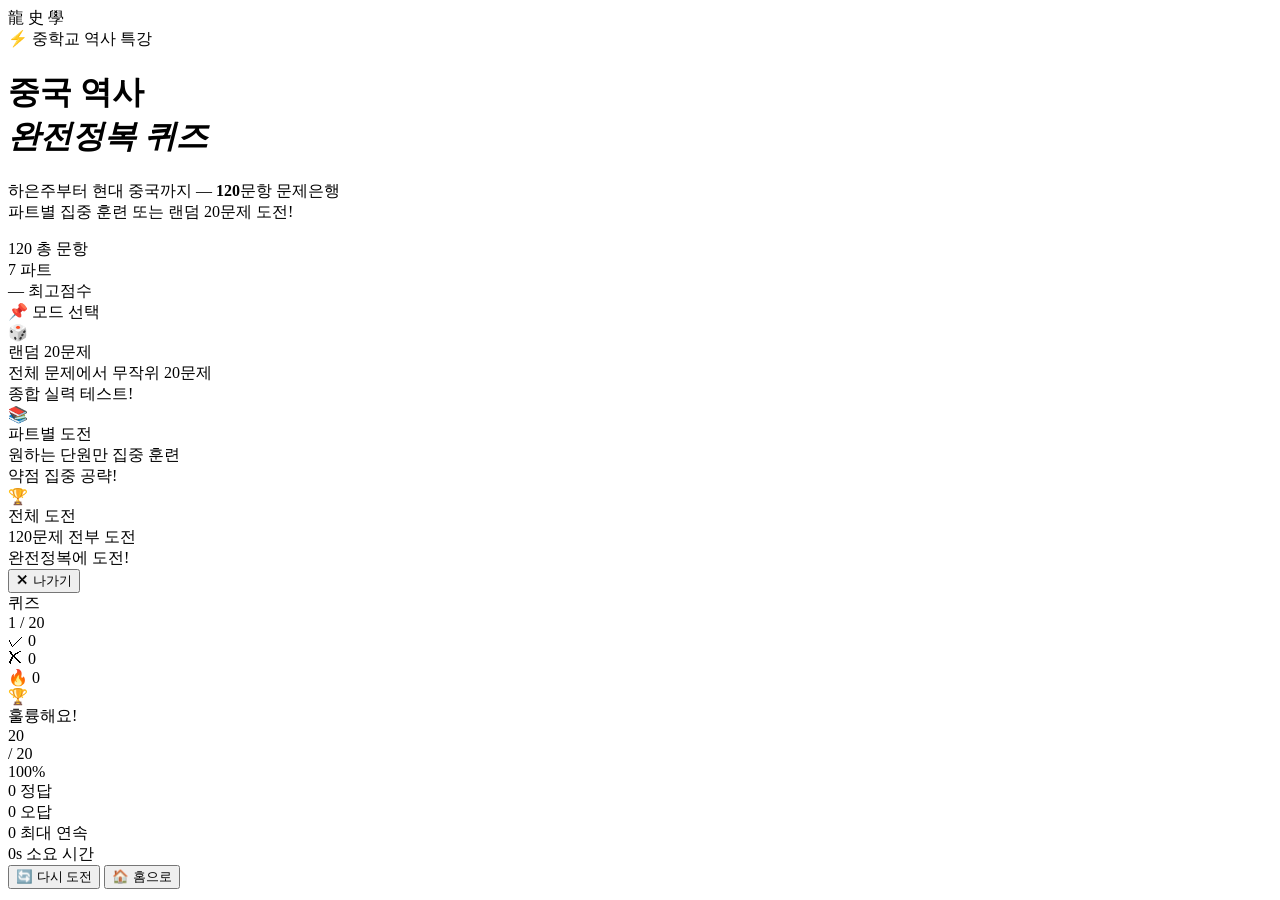
==== index.html @ dc690843 "Add files via upload" ====
<!DOCTYPE html>
<html lang="ko">
<head>
<meta charset="UTF-8">
<meta name="viewport" content="width=device-width, initial-scale=1.0">
<title>중국 역사 퀴즈 🐉 | China History Quiz</title>
<link rel="preconnect" href="https://fonts.googleapis.com">
<link href="https://fonts.googleapis.com/css2?family=Nanum+Myeongjo:wght@400;700;800&family=Noto+Sans+KR:wght@300;400;500;700;900&display=swap" rel="stylesheet">
<link rel="stylesheet" href="css/style.css">
</head>
<body>

<!-- ── PARTICLES BG ── -->
<div class="particles" id="particles"></div>

<!-- ══════════ SCREEN: HOME ══════════ -->
<div id="screen-home" class="screen active">
  <div class="home-wrap">
    <div class="home-deco">
      <span class="deco-char c1">龍</span>
      <span class="deco-char c2">史</span>
      <span class="deco-char c3">學</span>
    </div>
    <div class="home-content">
      <div class="home-badge">⚡ 중학교 역사 특강</div>
      <h1 class="home-title">중국 역사<br><em>완전정복 퀴즈</em></h1>
      <p class="home-desc">하은주부터 현대 중국까지 — <strong id="total-count">120</strong>문항 문제은행<br>파트별 집중 훈련 또는 랜덤 20문제 도전!</p>

      <div class="home-stats">
        <div class="stat-item">
          <span class="stat-num" id="stat-total">120</span>
          <span class="stat-lbl">총 문항</span>
        </div>
        <div class="stat-item">
          <span class="stat-num">7</span>
          <span class="stat-lbl">파트</span>
        </div>
        <div class="stat-item">
          <span class="stat-num" id="stat-best">—</span>
          <span class="stat-lbl">최고점수</span>
        </div>
      </div>

      <!-- MODE SELECT -->
      <div class="mode-section">
        <div class="mode-label">📌 모드 선택</div>
        <div class="mode-cards">
          <div class="mode-card" id="mode-random" onclick="startRandom()">
            <div class="mode-icon">🎲</div>
            <div class="mode-name">랜덤 20문제</div>
            <div class="mode-desc">전체 문제에서 무작위 20문제<br>종합 실력 테스트!</div>
          </div>
          <div class="mode-card" id="mode-part" onclick="showPartSelect()">
            <div class="mode-icon">📚</div>
            <div class="mode-name">파트별 도전</div>
            <div class="mode-desc">원하는 단원만 집중 훈련<br>약점 집중 공략!</div>
          </div>
          <div class="mode-card" id="mode-full" onclick="startFull()">
            <div class="mode-icon">🏆</div>
            <div class="mode-name">전체 도전</div>
            <div class="mode-desc">120문제 전부 도전<br>완전정복에 도전!</div>
          </div>
        </div>
      </div>

      <!-- PART SELECT (hidden by default) -->
      <div class="part-select" id="part-select" style="display:none">
        <div class="part-select-title">📖 파트를 선택하세요</div>
        <div class="part-grid" id="part-grid"></div>
        <button class="btn-back" onclick="hidePartSelect()">← 돌아가기</button>
      </div>
    </div>
  </div>
</div>

<!-- ══════════ SCREEN: QUIZ ══════════ -->
<div id="screen-quiz" class="screen">
  <!-- Header -->
  <div class="quiz-header">
    <button class="btn-exit" onclick="confirmExit()">✕ 나가기</button>
    <div class="quiz-title-bar" id="quiz-title-bar">퀴즈</div>
    <div class="quiz-progress-text"><span id="q-current">1</span> / <span id="q-total">20</span></div>
  </div>

  <!-- Progress Bar -->
  <div class="progress-wrap">
    <div class="progress-bar" id="progress-bar"></div>
    <div class="progress-streak" id="progress-streak"></div>
  </div>

  <!-- Score Bar -->
  <div class="score-bar">
    <div class="score-item correct-count">
      <span class="score-icon">✓</span>
      <span id="s-correct">0</span>
    </div>
    <div class="score-item wrong-count">
      <span class="score-icon">✗</span>
      <span id="s-wrong">0</span>
    </div>
    <div class="score-item streak-count">
      <span class="score-icon">🔥</span>
      <span id="s-streak">0</span>
    </div>
  </div>

  <!-- Question Area -->
  <div class="question-area" id="question-area">
    <div class="q-dynasty-badge" id="q-dynasty-badge"></div>
    <div class="q-number" id="q-number"></div>
    <div class="q-text" id="q-text"></div>
    <div class="q-options" id="q-options"></div>
    <div class="q-explanation" id="q-explanation" style="display:none">
      <div class="ex-icon">💡</div>
      <div class="ex-text" id="ex-text"></div>
    </div>
    <button class="btn-next" id="btn-next" style="display:none" onclick="nextQuestion()">다음 문제 →</button>
  </div>
</div>

<!-- ══════════ SCREEN: RESULT ══════════ -->
<div id="screen-result" class="screen">
  <div class="result-wrap">
    <div class="result-emoji" id="result-emoji">🏆</div>
    <div class="result-title" id="result-title">훌륭해요!</div>
    <div class="result-score-wrap">
      <div class="result-big-score" id="result-big-score">20</div>
      <div class="result-score-denom" id="result-score-denom">/ 20</div>
    </div>
    <div class="result-pct" id="result-pct">100%</div>
    <div class="result-msg" id="result-msg"></div>

    <div class="result-stats">
      <div class="rs-item">
        <span class="rs-num green" id="rs-correct">0</span>
        <span class="rs-lbl">정답</span>
      </div>
      <div class="rs-item">
        <span class="rs-num red" id="rs-wrong">0</span>
        <span class="rs-lbl">오답</span>
      </div>
      <div class="rs-item">
        <span class="rs-num gold" id="rs-streak">0</span>
        <span class="rs-lbl">최대 연속</span>
      </div>
      <div class="rs-item">
        <span class="rs-num blue" id="rs-time">0s</span>
        <span class="rs-lbl">소요 시간</span>
      </div>
    </div>

    <!-- 틀린 문제 복습 -->
    <div class="wrong-review" id="wrong-review" style="display:none">
      <div class="wr-title">📝 틀린 문제 복습</div>
      <div class="wr-list" id="wr-list"></div>
    </div>

    <div class="result-btns">
      <button class="btn-retry" onclick="retryQuiz()">🔄 다시 도전</button>
      <button class="btn-home" onclick="goHome()">🏠 홈으로</button>
    </div>
  </div>
</div>

<!-- ── TOAST ── -->
<div class="toast" id="toast"></div>

<!-- ── COMBO POPUP ── -->
<div class="combo-popup" id="combo-popup"></div>

<script src="data/questions.js"></script>
<script src="js/quiz.js"></script>
</body>
</html>
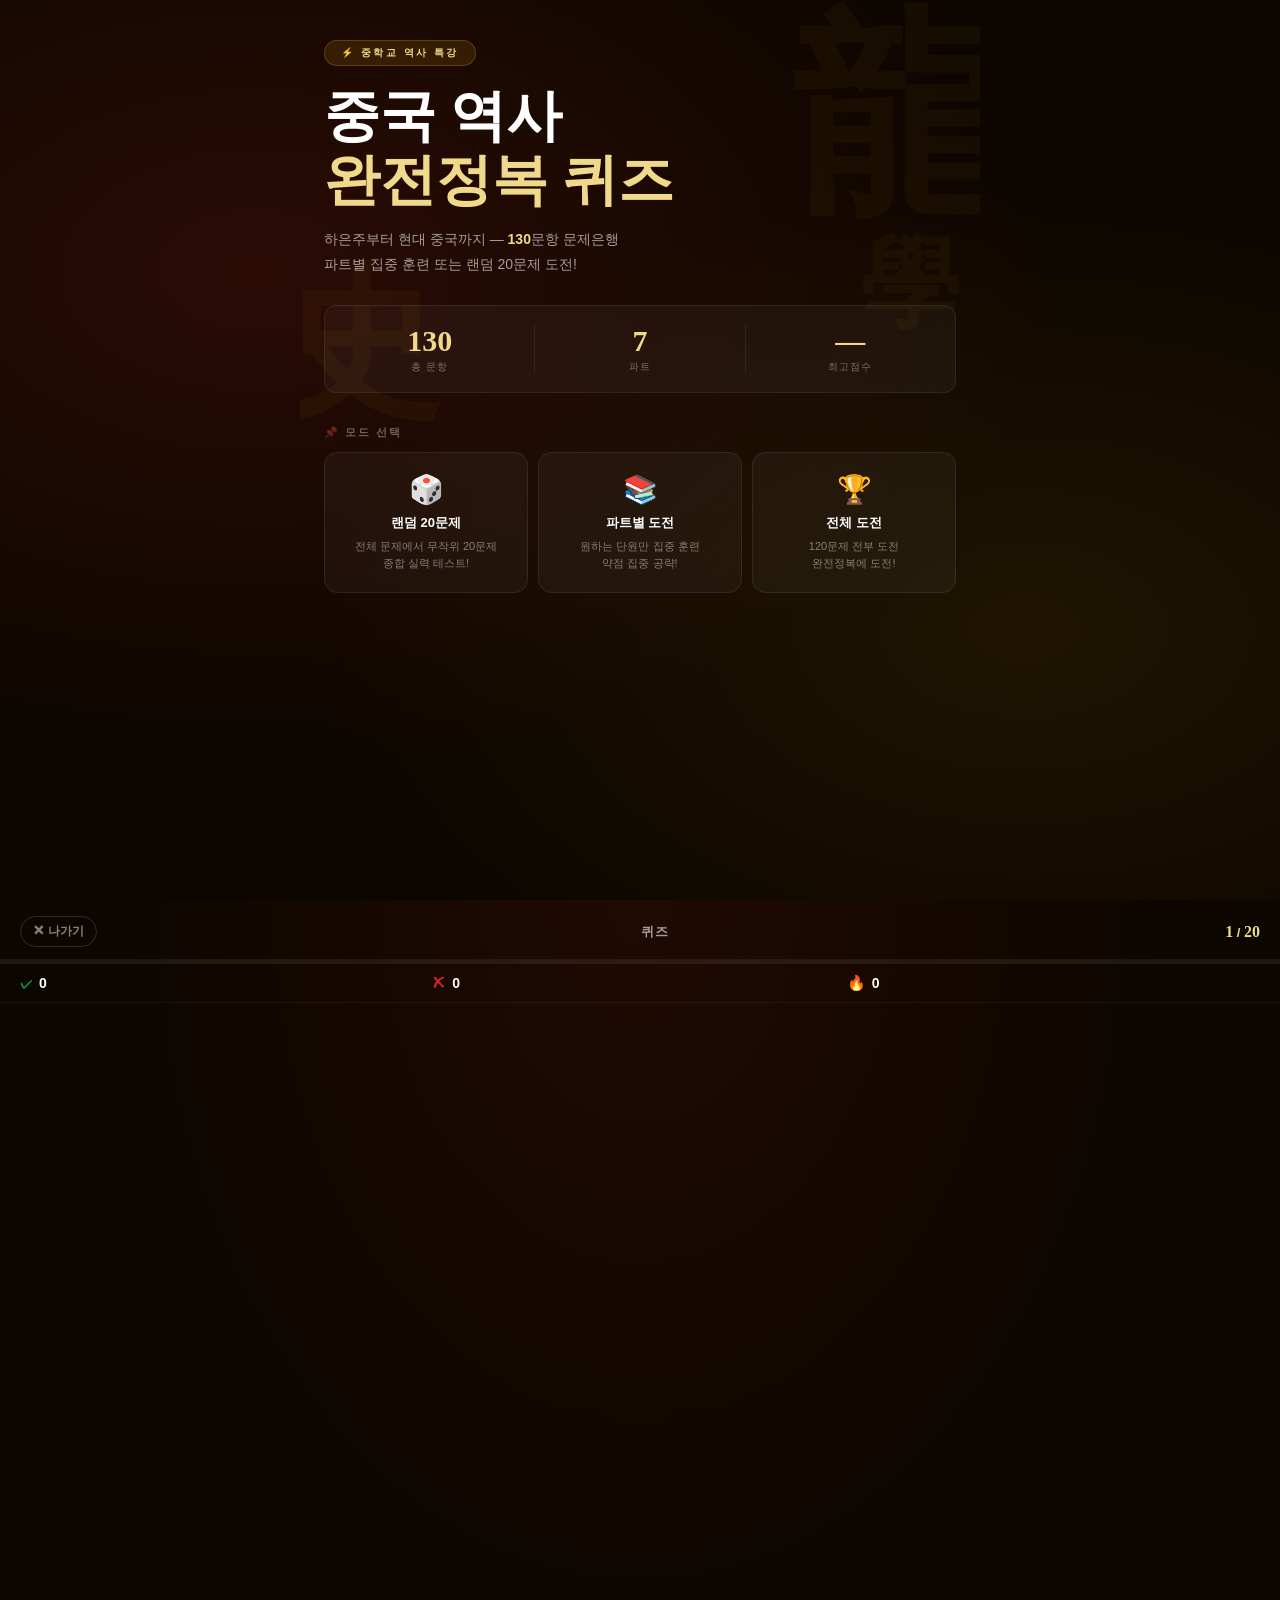
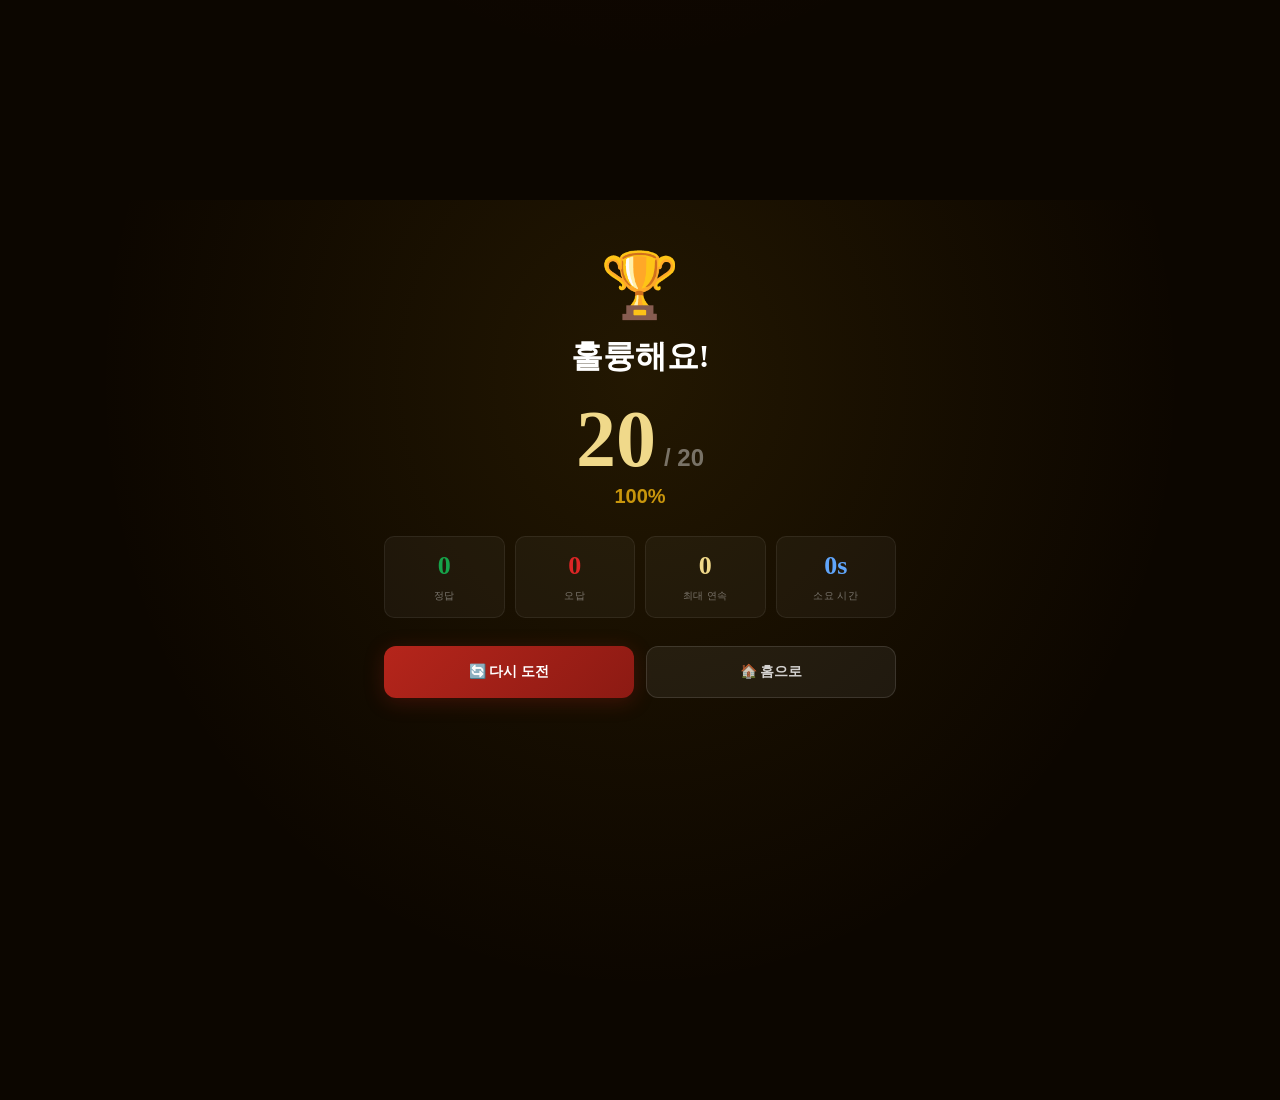
==== commit be1e4e12: "Add files via upload" ====
--- a/index.html
+++ b/index.html
@@ -6,7 +6,647 @@
 <title>중국 역사 퀴즈 🐉 | China History Quiz</title>
 <link rel="preconnect" href="https://fonts.googleapis.com">
 <link href="https://fonts.googleapis.com/css2?family=Nanum+Myeongjo:wght@400;700;800&family=Noto+Sans+KR:wght@300;400;500;700;900&display=swap" rel="stylesheet">
-<link rel="stylesheet" href="css/style.css">
+<style>/* ── RESET & BASE ── */
+*, *::before, *::after { margin: 0; padding: 0; box-sizing: border-box; }
+html { scroll-behavior: smooth; }
+
+:root {
+  --ink:      #0C0600;
+  --paper:    #FAF5E9;
+  --red:      #B5251B;
+  --red2:     #8C1A13;
+  --gold:     #C9960C;
+  --gold-lt:  #F0D98A;
+  --jade:     #1D6B45;
+  --blue:     #1A3F6F;
+  --bg:       #0C0600;
+  --correct:  #16a34a;
+  --wrong:    #dc2626;
+}
+
+body {
+  font-family: 'Noto Sans KR', sans-serif;
+  background: var(--bg);
+  color: #fff;
+  min-height: 100vh;
+  overflow-x: hidden;
+}
+
+/* ── PARTICLES ── */
+.particles {
+  position: fixed; inset: 0;
+  pointer-events: none; z-index: 0;
+  overflow: hidden;
+}
+.particle {
+  position: absolute;
+  font-family: 'Nanum Myeongjo', serif;
+  color: rgba(201,150,12,.06);
+  font-size: 40px;
+  font-weight: 800;
+  animation: float linear infinite;
+  user-select: none;
+}
+@keyframes float {
+  from { transform: translateY(110vh) rotate(0deg); opacity: 0; }
+  10%  { opacity: 1; }
+  90%  { opacity: .6; }
+  to   { transform: translateY(-10vh) rotate(360deg); opacity: 0; }
+}
+
+/* ── SCREEN SYSTEM ── */
+.screen {
+  display: none;
+  position: relative; z-index: 10;
+  min-height: 100vh;
+}
+.screen.active { display: block; }
+
+/* ════════════════════════════════
+   HOME SCREEN
+════════════════════════════════ */
+#screen-home {
+  background:
+    radial-gradient(ellipse at 20% 30%, rgba(181,37,27,.18) 0%, transparent 55%),
+    radial-gradient(ellipse at 80% 70%, rgba(201,150,12,.1) 0%, transparent 50%),
+    #0C0600;
+}
+
+.home-wrap {
+  max-width: 680px;
+  margin: 0 auto;
+  padding: 40px 24px 60px;
+  position: relative;
+}
+
+/* Decorative kanji */
+.home-deco {
+  position: absolute;
+  inset: 0;
+  pointer-events: none;
+  overflow: hidden;
+}
+.deco-char {
+  position: absolute;
+  font-family: 'Nanum Myeongjo', serif;
+  font-weight: 800;
+  color: rgba(201,150,12,.05);
+}
+.c1 { font-size: 220px; right: -30px; top: -30px; }
+.c2 { font-size: 160px; left: -20px; bottom: 200px; }
+.c3 { font-size: 100px; right: 20px; bottom: 300px; }
+
+.home-content { position: relative; z-index: 1; }
+
+.home-badge {
+  display: inline-block;
+  background: rgba(201,150,12,.15);
+  border: 1px solid rgba(201,150,12,.3);
+  color: var(--gold-lt);
+  font-size: 10px; font-weight: 700; letter-spacing: 2.5px;
+  padding: 5px 16px; border-radius: 20px;
+  margin-bottom: 18px;
+  animation: fadeDown .6s ease both;
+}
+
+.home-title {
+  font-family: 'Nanum Myeongjo', serif;
+  font-size: clamp(38px, 8vw, 56px);
+  font-weight: 800;
+  color: #fff;
+  line-height: 1.15;
+  margin-bottom: 14px;
+  animation: fadeDown .6s .1s ease both;
+}
+.home-title em {
+  color: var(--gold-lt);
+  font-style: normal;
+  display: block;
+}
+
+.home-desc {
+  color: rgba(255,255,255,.6);
+  font-size: 14px; line-height: 1.8;
+  margin-bottom: 28px;
+  animation: fadeDown .6s .2s ease both;
+}
+.home-desc strong { color: var(--gold-lt); font-weight: 700; }
+
+/* Stats */
+.home-stats {
+  display: flex; gap: 0;
+  background: rgba(255,255,255,.04);
+  border: 1px solid rgba(255,255,255,.07);
+  border-radius: 12px;
+  padding: 18px 0;
+  margin-bottom: 32px;
+  animation: fadeDown .6s .3s ease both;
+}
+.stat-item {
+  flex: 1; text-align: center;
+  border-right: 1px solid rgba(255,255,255,.07);
+}
+.stat-item:last-child { border-right: none; }
+.stat-num {
+  display: block;
+  font-family: 'Nanum Myeongjo', serif;
+  font-size: 30px; font-weight: 800;
+  color: var(--gold-lt);
+}
+.stat-lbl {
+  font-size: 10px; letter-spacing: 1px;
+  color: rgba(255,255,255,.4);
+  margin-top: 2px; display: block;
+}
+
+/* Mode Section */
+.mode-section { animation: fadeDown .6s .4s ease both; }
+.mode-label {
+  font-size: 11px; font-weight: 700; letter-spacing: 2px;
+  color: rgba(255,255,255,.35);
+  margin-bottom: 12px;
+}
+
+.mode-cards { display: grid; grid-template-columns: 1fr 1fr 1fr; gap: 10px; }
+
+.mode-card {
+  background: rgba(255,255,255,.04);
+  border: 1.5px solid rgba(255,255,255,.08);
+  border-radius: 14px;
+  padding: 20px 14px;
+  cursor: pointer;
+  text-align: center;
+  transition: all .22s ease;
+  position: relative;
+  overflow: hidden;
+}
+.mode-card::before {
+  content: '';
+  position: absolute; inset: 0;
+  background: linear-gradient(135deg, rgba(201,150,12,.1), transparent);
+  opacity: 0; transition: opacity .22s;
+}
+.mode-card:hover { border-color: var(--gold); transform: translateY(-3px); box-shadow: 0 8px 30px rgba(201,150,12,.15); }
+.mode-card:hover::before { opacity: 1; }
+
+.mode-icon { font-size: 28px; margin-bottom: 8px; }
+.mode-name { font-size: 13px; font-weight: 700; color: #fff; margin-bottom: 6px; }
+.mode-desc { font-size: 11px; color: rgba(255,255,255,.45); line-height: 1.55; }
+
+/* Part Select */
+.part-select {
+  margin-top: 20px;
+  animation: fadeDown .3s ease both;
+}
+.part-select-title {
+  font-size: 13px; font-weight: 700; letter-spacing: 1px;
+  color: rgba(255,255,255,.5);
+  margin-bottom: 14px;
+}
+.part-grid { display: grid; grid-template-columns: 1fr 1fr; gap: 10px; margin-bottom: 14px; }
+
+.part-btn {
+  background: rgba(255,255,255,.04);
+  border: 1.5px solid rgba(255,255,255,.1);
+  border-radius: 10px;
+  padding: 14px 16px;
+  cursor: pointer;
+  text-align: left;
+  transition: all .2s;
+  color: #fff;
+}
+.part-btn:hover { border-color: var(--gold); background: rgba(201,150,12,.1); transform: translateY(-2px); }
+.part-btn-icon { font-size: 20px; margin-bottom: 6px; display: block; }
+.part-btn-name { font-size: 12px; font-weight: 700; color: #fff; margin-bottom: 3px; }
+.part-btn-count { font-size: 10px; color: rgba(255,255,255,.4); }
+
+.btn-back {
+  width: 100%;
+  padding: 12px;
+  background: rgba(255,255,255,.06);
+  border: 1px solid rgba(255,255,255,.1);
+  border-radius: 8px;
+  color: rgba(255,255,255,.5);
+  font-size: 13px;
+  cursor: pointer;
+  transition: all .2s;
+  font-family: inherit;
+}
+.btn-back:hover { color: #fff; background: rgba(255,255,255,.1); }
+
+/* ════════════════════════════════
+   QUIZ SCREEN
+════════════════════════════════ */
+#screen-quiz {
+  background:
+    radial-gradient(ellipse at 50% 0%, rgba(181,37,27,.12) 0%, transparent 60%),
+    #0C0600;
+  display: flex; flex-direction: column;
+}
+
+/* Quiz Header */
+.quiz-header {
+  display: flex; align-items: center; justify-content: space-between;
+  padding: 16px 20px 12px;
+  border-bottom: 1px solid rgba(255,255,255,.06);
+}
+.btn-exit {
+  background: none; border: 1px solid rgba(255,255,255,.15);
+  color: rgba(255,255,255,.5); font-size: 12px; font-weight: 600;
+  padding: 6px 12px; border-radius: 20px;
+  cursor: pointer; transition: all .2s; font-family: inherit;
+}
+.btn-exit:hover { border-color: var(--wrong); color: var(--wrong); }
+
+.quiz-title-bar {
+  font-size: 13px; font-weight: 700; color: rgba(255,255,255,.6);
+  letter-spacing: 1px;
+}
+.quiz-progress-text {
+  font-size: 13px; font-weight: 700;
+  color: var(--gold-lt);
+  min-width: 48px; text-align: right;
+}
+.quiz-progress-text span { font-family: 'Nanum Myeongjo', serif; font-size: 16px; }
+
+/* Progress Bar */
+.progress-wrap {
+  height: 4px; background: rgba(255,255,255,.07);
+  position: relative;
+}
+.progress-bar {
+  height: 100%;
+  background: linear-gradient(90deg, var(--gold), #F5E6A3);
+  transition: width .4s cubic-bezier(.4,0,.2,1);
+  width: 0%;
+}
+.progress-streak {
+  position: absolute; right: 0; top: 0; bottom: 0;
+  background: var(--red);
+  width: 0%; transition: width .3s;
+}
+
+/* Score Bar */
+.score-bar {
+  display: flex; gap: 0;
+  padding: 10px 20px;
+  border-bottom: 1px solid rgba(255,255,255,.05);
+}
+.score-item {
+  display: flex; align-items: center; gap: 6px;
+  flex: 1; font-size: 14px; font-weight: 700;
+}
+.score-icon { font-size: 13px; }
+.correct-count .score-icon { color: var(--correct); }
+.wrong-count .score-icon { color: var(--wrong); }
+.streak-count .score-icon { font-size: 15px; }
+
+/* Question Area */
+.question-area {
+  flex: 1;
+  padding: 24px 20px 28px;
+  max-width: 720px;
+  margin: 0 auto;
+  width: 100%;
+  display: flex; flex-direction: column;
+}
+
+.q-dynasty-badge {
+  display: inline-block;
+  font-size: 9px; font-weight: 900; letter-spacing: 2.5px;
+  padding: 3px 12px; border-radius: 20px;
+  margin-bottom: 12px;
+  align-self: flex-start;
+}
+
+.q-number {
+  font-size: 11px; font-weight: 700; letter-spacing: 1px;
+  color: rgba(255,255,255,.3);
+  margin-bottom: 8px;
+}
+
+.q-text {
+  font-size: clamp(16px, 4vw, 20px);
+  font-weight: 700;
+  color: #fff;
+  line-height: 1.6;
+  margin-bottom: 28px;
+  min-height: 60px;
+}
+
+/* Options */
+.q-options {
+  display: grid; gap: 10px;
+  margin-bottom: 20px;
+}
+
+.opt-btn {
+  background: rgba(255,255,255,.04);
+  border: 1.5px solid rgba(255,255,255,.1);
+  border-radius: 12px;
+  padding: 14px 18px;
+  color: rgba(255,255,255,.85);
+  font-size: 14px; font-weight: 500;
+  text-align: left;
+  cursor: pointer;
+  transition: all .18s ease;
+  display: flex; align-items: center; gap: 12px;
+  font-family: inherit;
+  position: relative;
+  overflow: hidden;
+}
+.opt-btn::before {
+  content: '';
+  position: absolute; inset: 0;
+  background: rgba(201,150,12,.08);
+  opacity: 0; transition: opacity .18s;
+}
+.opt-btn:hover:not(:disabled) {
+  border-color: rgba(201,150,12,.5);
+  transform: translateX(4px);
+  color: #fff;
+}
+.opt-btn:hover:not(:disabled)::before { opacity: 1; }
+
+.opt-btn:disabled { cursor: default; }
+
+.opt-label {
+  width: 26px; height: 26px;
+  border-radius: 50%;
+  background: rgba(255,255,255,.08);
+  border: 1px solid rgba(255,255,255,.15);
+  display: flex; align-items: center; justify-content: center;
+  font-size: 11px; font-weight: 700;
+  color: rgba(255,255,255,.5);
+  flex-shrink: 0;
+  transition: all .18s;
+}
+.opt-btn:hover:not(:disabled) .opt-label {
+  background: rgba(201,150,12,.2);
+  border-color: var(--gold);
+  color: var(--gold-lt);
+}
+
+/* Answer States */
+.opt-btn.correct {
+  background: rgba(22,163,74,.15);
+  border-color: var(--correct);
+  color: #fff;
+  transform: translateX(0);
+  animation: correctPop .3s ease;
+}
+.opt-btn.correct .opt-label {
+  background: var(--correct);
+  border-color: var(--correct);
+  color: #fff;
+}
+.opt-btn.wrong {
+  background: rgba(220,38,38,.15);
+  border-color: var(--wrong);
+  color: rgba(255,255,255,.7);
+}
+.opt-btn.wrong .opt-label {
+  background: var(--wrong);
+  border-color: var(--wrong);
+  color: #fff;
+}
+.opt-btn.reveal {
+  background: rgba(22,163,74,.08);
+  border-color: rgba(22,163,74,.35);
+  color: rgba(255,255,255,.55);
+}
+
+@keyframes correctPop {
+  0%   { transform: scale(1); }
+  40%  { transform: scale(1.02) translateX(4px); }
+  100% { transform: scale(1) translateX(0); }
+}
+
+/* Explanation */
+.q-explanation {
+  background: rgba(201,150,12,.08);
+  border: 1px solid rgba(201,150,12,.2);
+  border-radius: 10px;
+  padding: 14px 16px;
+  display: flex; gap: 10px; align-items: flex-start;
+  margin-bottom: 18px;
+  animation: fadeDown .3s ease;
+}
+.ex-icon { font-size: 18px; flex-shrink: 0; margin-top: 1px; }
+.ex-text { font-size: 13px; color: rgba(255,255,255,.75); line-height: 1.7; }
+
+/* Next Button */
+.btn-next {
+  padding: 16px 28px;
+  background: linear-gradient(135deg, var(--red), var(--red2));
+  border: none; border-radius: 12px;
+  color: #fff; font-size: 15px; font-weight: 700;
+  cursor: pointer;
+  transition: all .2s; font-family: inherit;
+  letter-spacing: .5px;
+  animation: fadeUp .3s ease;
+  box-shadow: 0 4px 20px rgba(181,37,27,.3);
+}
+.btn-next:hover { transform: translateY(-2px); box-shadow: 0 8px 30px rgba(181,37,27,.4); }
+.btn-next.last { background: linear-gradient(135deg, var(--gold), #a37a09); box-shadow: 0 4px 20px rgba(201,150,12,.3); }
+.btn-next.last:hover { box-shadow: 0 8px 30px rgba(201,150,12,.4); }
+
+/* ════════════════════════════════
+   RESULT SCREEN
+════════════════════════════════ */
+#screen-result {
+  background:
+    radial-gradient(ellipse at 50% 20%, rgba(201,150,12,.12) 0%, transparent 60%),
+    #0C0600;
+  display: flex; align-items: flex-start; justify-content: center;
+}
+
+.result-wrap {
+  max-width: 560px; width: 100%;
+  padding: 48px 24px 60px;
+  text-align: center;
+}
+
+.result-emoji {
+  font-size: 64px;
+  display: block; margin-bottom: 12px;
+  animation: bounceIn .6s ease;
+}
+@keyframes bounceIn {
+  0%   { transform: scale(0) rotate(-20deg); opacity: 0; }
+  60%  { transform: scale(1.1) rotate(5deg); }
+  100% { transform: scale(1) rotate(0); opacity: 1; }
+}
+
+.result-title {
+  font-family: 'Nanum Myeongjo', serif;
+  font-size: 32px; font-weight: 800;
+  color: #fff; margin-bottom: 20px;
+  animation: fadeDown .5s .2s ease both;
+}
+
+.result-score-wrap {
+  display: flex; align-items: baseline; justify-content: center;
+  gap: 8px; margin-bottom: 6px;
+  animation: fadeDown .5s .3s ease both;
+}
+.result-big-score {
+  font-family: 'Nanum Myeongjo', serif;
+  font-size: 80px; font-weight: 800;
+  color: var(--gold-lt);
+  line-height: 1;
+}
+.result-score-denom {
+  font-size: 24px; color: rgba(255,255,255,.4);
+  font-weight: 700;
+}
+
+.result-pct {
+  font-size: 20px; font-weight: 700; color: var(--gold);
+  margin-bottom: 8px;
+  animation: fadeDown .5s .35s ease both;
+}
+
+.result-msg {
+  font-size: 14px; color: rgba(255,255,255,.55);
+  line-height: 1.7; margin-bottom: 28px;
+  animation: fadeDown .5s .4s ease both;
+}
+
+.result-stats {
+  display: grid; grid-template-columns: repeat(4,1fr);
+  gap: 10px; margin-bottom: 28px;
+  animation: fadeDown .5s .45s ease both;
+}
+.rs-item {
+  background: rgba(255,255,255,.04);
+  border: 1px solid rgba(255,255,255,.07);
+  border-radius: 10px; padding: 14px 8px;
+}
+.rs-num {
+  display: block;
+  font-family: 'Nanum Myeongjo', serif;
+  font-size: 26px; font-weight: 800;
+  margin-bottom: 4px;
+}
+.rs-num.green  { color: var(--correct); }
+.rs-num.red    { color: var(--wrong); }
+.rs-num.gold   { color: var(--gold-lt); }
+.rs-num.blue   { color: #60a5fa; }
+.rs-lbl { font-size: 10px; color: rgba(255,255,255,.4); letter-spacing: .5px; }
+
+/* Wrong Review */
+.wrong-review {
+  text-align: left;
+  background: rgba(220,38,38,.07);
+  border: 1px solid rgba(220,38,38,.2);
+  border-radius: 12px; padding: 18px;
+  margin-bottom: 24px;
+  animation: fadeDown .5s .5s ease both;
+  max-height: 280px; overflow-y: auto;
+}
+.wrong-review::-webkit-scrollbar { width: 4px; }
+.wrong-review::-webkit-scrollbar-thumb { background: rgba(220,38,38,.4); border-radius: 2px; }
+.wr-title {
+  font-size: 12px; font-weight: 700; letter-spacing: 1px;
+  color: rgba(255,255,255,.5); margin-bottom: 14px;
+}
+.wr-item {
+  padding: 10px 0;
+  border-bottom: 1px solid rgba(255,255,255,.06);
+  font-size: 13px;
+}
+.wr-item:last-child { border-bottom: none; padding-bottom: 0; }
+.wr-q { color: rgba(255,255,255,.75); margin-bottom: 5px; line-height: 1.55; }
+.wr-a { color: var(--correct); font-weight: 600; font-size: 12px; }
+
+/* Result Buttons */
+.result-btns {
+  display: grid; grid-template-columns: 1fr 1fr;
+  gap: 12px;
+  animation: fadeDown .5s .55s ease both;
+}
+.btn-retry, .btn-home {
+  padding: 16px; border-radius: 12px;
+  font-size: 14px; font-weight: 700;
+  cursor: pointer; transition: all .2s; font-family: inherit;
+  border: none;
+}
+.btn-retry {
+  background: linear-gradient(135deg, var(--red), var(--red2));
+  color: #fff;
+  box-shadow: 0 4px 20px rgba(181,37,27,.25);
+}
+.btn-retry:hover { transform: translateY(-2px); box-shadow: 0 8px 28px rgba(181,37,27,.35); }
+.btn-home {
+  background: rgba(255,255,255,.06);
+  border: 1.5px solid rgba(255,255,255,.12) !important;
+  color: rgba(255,255,255,.8);
+}
+.btn-home:hover { background: rgba(255,255,255,.1); color: #fff; }
+
+/* ── TOAST ── */
+.toast {
+  position: fixed; bottom: 24px; left: 50%; transform: translateX(-50%) translateY(20px);
+  background: rgba(22,163,74,.95); color: #fff;
+  padding: 10px 24px; border-radius: 30px;
+  font-size: 13px; font-weight: 700;
+  opacity: 0; transition: all .3s; z-index: 1000;
+  pointer-events: none; white-space: nowrap;
+  backdrop-filter: blur(8px);
+}
+.toast.wrong-toast { background: rgba(220,38,38,.95); }
+.toast.show { opacity: 1; transform: translateX(-50%) translateY(0); }
+
+/* ── COMBO POPUP ── */
+.combo-popup {
+  position: fixed; top: 30%; left: 50%; transform: translateX(-50%) scale(0);
+  background: linear-gradient(135deg, var(--gold), #a37a09);
+  color: var(--ink); font-family: 'Nanum Myeongjo', serif;
+  font-size: 22px; font-weight: 800;
+  padding: 14px 30px; border-radius: 40px;
+  z-index: 1000; pointer-events: none;
+  box-shadow: 0 8px 32px rgba(201,150,12,.4);
+  transition: all .25s cubic-bezier(.34,1.56,.64,1);
+  white-space: nowrap;
+}
+.combo-popup.show { transform: translateX(-50%) scale(1); }
+
+/* ── ANIMATIONS ── */
+@keyframes fadeDown {
+  from { opacity: 0; transform: translateY(-14px); }
+  to   { opacity: 1; transform: translateY(0); }
+}
+@keyframes fadeUp {
+  from { opacity: 0; transform: translateY(14px); }
+  to   { opacity: 1; transform: translateY(0); }
+}
+@keyframes shake {
+  0%,100% { transform: translateX(0); }
+  20%      { transform: translateX(-6px); }
+  40%      { transform: translateX(6px); }
+  60%      { transform: translateX(-4px); }
+  80%      { transform: translateX(4px); }
+}
+.shake { animation: shake .35s ease; }
+
+/* ── RESPONSIVE ── */
+@media (max-width: 480px) {
+  .mode-cards { grid-template-columns: 1fr; }
+  .part-grid  { grid-template-columns: 1fr; }
+  .result-stats { grid-template-columns: repeat(2,1fr); }
+  .q-text { font-size: 15px; }
+  .opt-btn { font-size: 13px; }
+  .result-big-score { font-size: 64px; }
+  .result-btns { grid-template-columns: 1fr; }
+  .home-title { font-size: 34px; }
+  .c1 { font-size: 140px; }
+}
+
+/* ── SCROLLBAR ── */
+::-webkit-scrollbar { width: 4px; }
+::-webkit-scrollbar-thumb { background: rgba(201,150,12,.3); border-radius: 2px; }
+</style>
 </head>
 <body>
 
@@ -168,7 +808,1239 @@
 <!-- ── COMBO POPUP ── -->
 <div class="combo-popup" id="combo-popup"></div>
 
-<script src="data/questions.js"></script>
-<script src="js/quiz.js"></script>
+<script>const QUESTION_BANK = {
+
+  // ══════════════════════════════════════════
+  // PART 1: 고대 문명 & 하·은·주 (20문항)
+  // ══════════════════════════════════════════
+  ancient: {
+    label: "🏺 고대 문명 · 하·은·주",
+    color: "#C9960C",
+    questions: [
+      {
+        q: "중국 최초로 역사적 실존이 고고학적으로 확인된 왕조는?",
+        opts: ["하(夏)나라","은(殷/商)나라","주(周)나라","진(秦)나라"],
+        a: 1,
+        ex: "은나라는 갑골문자와 은허(殷墟) 유적으로 실존이 증명됩니다. 하나라는 전설적 요소가 강하며 아직 연구 중입니다."
+      },
+      {
+        q: "은나라 때 거북 껍데기나 동물 뼈에 새겨 점괘를 기록한 중국 최초의 문자는?",
+        opts: ["소전(小篆)","예서(隸書)","갑골문자(甲骨文字)","행서(行書)"],
+        a: 2,
+        ex: "甲(갑옷 갑 = 거북 등껍데기), 骨(뼈 골). 갑골문자는 오늘날 한자의 조상입니다."
+      },
+      {
+        q: "주나라가 실시한 지방 통치 제도로, 왕이 공신·왕족에게 토지를 나눠준 제도는?",
+        opts: ["봉건제(封建制)","군현제(郡縣制)","과거제(科擧制)","역참제(驛站制)"],
+        a: 0,
+        ex: "봉건제는 주나라의 지방 통치 제도입니다. 진나라가 이를 폐지하고 군현제를 도입했습니다."
+      },
+      {
+        q: "황하 문명은 세계 4대 문명 중 하나입니다. 나머지 3개 문명이 아닌 것은?",
+        opts: ["이집트 문명","메소포타미아 문명","인더스 문명","황하 문명"],
+        a: 3,
+        ex: "4대 문명: 이집트·메소포타미아·인더스·황하. 황하 문명이 4대 문명 중 하나이므로 '나머지'에 속하지 않습니다."
+      },
+      {
+        q: "춘추전국시대에 '인(仁)과 예(禮)'를 강조하며 유교를 창시한 인물은?",
+        opts: ["노자","한비자","공자","묵자"],
+        a: 2,
+        ex: "공자(孔子)는 유가(儒家)의 창시자입니다. 핵심 사상: 인(仁)·의(義)·예(禮)·충(忠)·효(孝)."
+      },
+      {
+        q: "'무위자연(無爲自然)'을 강조하며 도가(道家)를 창시한 인물은?",
+        opts: ["공자","맹자","노자","장자"],
+        a: 2,
+        ex: "노자(老子)는 도가 창시자. 《도덕경》 저술. '억지로 하지 말고 자연의 흐름에 따르라'가 핵심입니다."
+      },
+      {
+        q: "법가(法家) 사상을 집대성하여 '엄격한 법과 형벌로 나라를 다스려야 한다'고 주장한 인물은?",
+        opts: ["공자","한비자","손자","묵자"],
+        a: 1,
+        ex: "한비자(韓非子)는 법가(法家) 대표 인물. 진나라가 법가를 채택해 중국 최초 통일에 성공했습니다."
+      },
+      {
+        q: "춘추전국시대에 다양한 사상가들이 등장한 현상을 무엇이라 하는가?",
+        opts: ["황금시대","제자백가(諸子百家)","문예부흥","이학운동"],
+        a: 1,
+        ex: "제자백가(諸子百家)는 춘추전국시대 다양한 사상가 집단을 총칭합니다. 유·도·법·묵·병·종횡가 등이 있습니다."
+      },
+      {
+        q: "전국시대 7개의 강국을 무엇이라 부르는가?",
+        opts: ["전국5패","전국7웅","춘추3국","동방6국"],
+        a: 1,
+        ex: "전국7웅: 진·초·연·제·조·위·한. 암기법: '진초연제조위한' 반복!"
+      },
+      {
+        q: "《손자병법》을 저술하여 '지피지기면 백전불태(知彼知己 百戰不殆)'라는 명언을 남긴 인물은?",
+        opts: ["공자","한비자","손자(孫子)","오자(吳子)"],
+        a: 2,
+        ex: "손자(孫子)는 병가(兵家) 사상가. 《손자병법》은 세계 최고의 병법서로 현재도 경영·전략서로 널리 읽힙니다."
+      },
+      {
+        q: "주나라 말기 왕권이 약해지면서 시작된 혼란의 시대는?",
+        opts: ["황금시대","춘추전국시대","오호십육국시대","삼국시대"],
+        a: 1,
+        ex: "춘추전국시대(BC 770~BC 221): 약 550년간 지속된 혼란기. 하지만 이 시기에 제자백가가 등장해 사상의 황금기가 됐습니다."
+      },
+      {
+        q: "하나라의 건국 시조로 홍수를 다스려 나라를 세웠다고 전해지는 인물은?",
+        opts: ["황제(黃帝)","요(堯)","순(舜)","우(禹)"],
+        a: 3,
+        ex: "우(禹)임금이 홍수를 다스리는 공로로 임금이 된 후 하나라를 건국했다고 전해집니다."
+      },
+      {
+        q: "중국 4대 문명 발상지인 황하(黃河)의 색이 누런 이유는?",
+        opts: ["금이 많이 녹아있어서","황토 고원의 흙이 강에 섞여서","해조류 때문에","일몰 반사 때문에"],
+        a: 1,
+        ex: "황하는 황토 고원을 흐르며 흙이 섞여 누런색이 됩니다. 그래서 '황하(黃河·누런 강)'라는 이름이 붙었습니다."
+      },
+      {
+        q: "묵가(墨家)의 창시자 묵자(墨子)가 주장한 핵심 사상은?",
+        opts: ["법치주의","겸애(兼愛·차별 없는 사랑)","무위자연","인의예지"],
+        a: 1,
+        ex: "묵자는 겸애(兼愛) — 모든 사람을 차별 없이 똑같이 사랑해야 한다고 주장했습니다. 공자의 차등적 사랑(인)과 구별됩니다."
+      },
+      {
+        q: "은나라의 왕이 점을 치기 위해 사용한 동물은?",
+        opts: ["말","소","거북이와 소","개"],
+        a: 2,
+        ex: "갑골문자(甲骨文字): 甲=거북 등껍데기, 骨=동물 뼈(주로 소). 불로 지져 갈라지는 금의 모양으로 점을 쳤습니다."
+      },
+      {
+        q: "주나라 말기 수도를 동쪽 낙읍으로 옮긴 후를 무엇이라 부르는가?",
+        opts: ["서주(西周)","동주(東周)","북주(北周)","남주(南周)"],
+        a: 1,
+        ex: "동주(東周, BC 770~BC 256): 주나라 왕이 수도를 동쪽으로 옮긴 후. 이때부터 왕권이 급격히 약해지고 춘추전국시대가 시작됩니다."
+      },
+      {
+        q: "공자의 제자들이 공자의 말씀을 모아 편찬한 책은?",
+        opts: ["도덕경(道德經)","논어(論語)","맹자(孟子)","순자(荀子)"],
+        a: 1,
+        ex: "《논어(論語)》는 공자의 제자들이 편찬. '學而時習之 不亦說乎(배우고 때때로 익히면 즐겁지 아니한가)'가 첫 문장입니다."
+      },
+      {
+        q: "노자가 저술한, 성경 다음으로 세계에서 가장 많이 번역된 책은?",
+        opts: ["논어(論語)","도덕경(道德經)","손자병법(孫子兵法)","장자(莊子)"],
+        a: 1,
+        ex: "《도덕경(道德經)》은 노자가 저술한 81장의 책. 80개 이상 언어로 번역됐습니다."
+      },
+      {
+        q: "맹자(孟子)가 주장한 인간 본성에 대한 이론은?",
+        opts: ["성악설(性惡說)","성선설(性善說)","백지설","중용설"],
+        a: 1,
+        ex: "맹자는 성선설(性善說) — 인간의 본성은 선하다. 순자는 반대로 성악설(性惡說)을 주장했습니다."
+      },
+      {
+        q: "은나라의 수도이자 현재 세계문화유산으로 등재된 고고학 유적지는?",
+        opts: ["낙읍(洛邑)","호경(鎬京)","은허(殷墟)","함양(咸陽)"],
+        a: 2,
+        ex: "은허(殷墟)는 현재 중국 허난성 안양시에 위치. 갑골문자와 청동기 유물이 대거 발굴된 은나라의 수도 유적입니다."
+      }
+    ]
+  },
+
+  // ══════════════════════════════════════════
+  // PART 2: 진·한나라 (20문항)
+  // ══════════════════════════════════════════
+  qin_han: {
+    label: "👑 진·한나라",
+    color: "#B5251B",
+    questions: [
+      {
+        q: "진시황이 중국을 최초로 통일한 해는?",
+        opts: ["BC 256년","BC 221년","BC 206년","BC 195년"],
+        a: 1,
+        ex: "BC 221년, 진왕 영정이 전국 7웅을 모두 정복하고 중국 최초 통일. 이때 '황제(皇帝)' 칭호를 처음 만들어 사용했습니다."
+      },
+      {
+        q: "'황제(皇帝)'라는 칭호를 처음으로 만들어 사용한 인물은?",
+        opts: ["주 문왕","유방","진시황","한무제"],
+        a: 2,
+        ex: "진시황이 '삼황오제(三皇五帝)'에서 각각 한 글자씩 따와 '황제(皇帝)'를 만들었습니다. '시(始)'황제 = 첫 번째 황제."
+      },
+      {
+        q: "진시황이 봉건제를 폐지하고 도입한 지방 행정 제도는?",
+        opts: ["봉건제","군현제(郡縣制)","역참제","균전제"],
+        a: 1,
+        ex: "군현제: 전국을 36개 군(郡)으로 나누고, 황제가 직접 임명한 관리 파견 → 중앙집권 강화. 이후 모든 왕조가 채택했습니다."
+      },
+      {
+        q: "진시황이 유교 서적을 불태우고 유학자들을 생매장한 사건은?",
+        opts: ["황건적의 난","정강의 변","분서갱유(焚書坑儒)","오호십육국"],
+        a: 2,
+        ex: "분서갱유(BC 213~212): 焚書(책 불태움) + 坑儒(유학자 생매장). 법가 독존, 사상 통제 목적. 역사상 최초 대규모 사상 탄압."
+      },
+      {
+        q: "진시황의 무덤을 지키는 8,000여 개의 흙으로 구운 병사 조각상은?",
+        opts: ["황금인형","병마용(兵馬俑)","테라코타","석상군"],
+        a: 1,
+        ex: "병마용(兵馬俑): 1974년 농부가 우물 파다가 우연히 발견. 8,000개 이상, 각각 얼굴이 모두 다릅니다. 세계문화유산."
+      },
+      {
+        q: "진나라가 북방 흉노족을 막기 위해 기존 성벽을 연결한 것은?",
+        opts: ["자금성","아방궁","만리장성","대운하"],
+        a: 2,
+        ex: "만리장성: 진시황 때 기존 성벽 연결. 현재 우리가 보는 모습은 명나라 때 대대적으로 보수한 것입니다."
+      },
+      {
+        q: "진나라는 통일 후 몇 년 만에 멸망했는가?",
+        opts: ["15년","30년","50년","100년"],
+        a: 0,
+        ex: "진나라는 BC 221년 통일 후 BC 206년 멸망까지 불과 15년! 무리한 공사와 가혹한 통치로 반란이 잇따랐습니다."
+      },
+      {
+        q: "한나라를 건국한 인물로, 평민 출신의 황제는?",
+        opts: ["항우","유방(劉邦)","진시황","한무제"],
+        a: 1,
+        ex: "유방(劉邦): 평민 출신. 항우와의 초한전쟁에서 승리, BC 206년 한나라 건국. 관대한 정책으로 민심 수습."
+      },
+      {
+        q: "한무제가 흉노 견제 및 실크로드 개척을 위해 서역에 파견한 외교관은?",
+        opts: ["사마천","채륜","장건(張騫)","정화"],
+        a: 2,
+        ex: "장건(張騫): BC 139년 파견. 흉노에게 10년 억류됐다가 탈출. 실크로드 개척의 선구자. 포도·석류·호두 등 서역 식물도 가져옴."
+      },
+      {
+        q: "한나라 때 채륜이 발명·개량한 것은?",
+        opts: ["나침반","화약","종이(紙)","활판인쇄술"],
+        a: 2,
+        ex: "채륜(蔡倫): 105년, 나무껍질·넝마·어망으로 종이 개량. 이전엔 비단·죽간 사용. 지식 보급 혁명의 시작!"
+      },
+      {
+        q: "한무제 때 학자 동중서의 건의로 국가 공인 학문이 된 사상은?",
+        opts: ["법가","도가","유교(儒敎)","묵가"],
+        a: 2,
+        ex: "한무제 + 동중서의 건의 → 유교 국교화. 태학(太學·국립대학) 설립. 관리 선발에 유교 지식 필요 → 과거제 전신."
+      },
+      {
+        q: "한나라 때 사마천이 저술한 중국 최초의 통사(通史)는?",
+        opts: ["춘추(春秋)","사기(史記)","한서(漢書)","자치통감"],
+        a: 1,
+        ex: "사마천(司馬遷): 궁형의 치욕을 당하면서도 《사기(史記)》 130편 완성. 황제(黃帝)부터 한무제까지 3,000년 기록."
+      },
+      {
+        q: "오늘날 중국인의 90%, 중국어(漢語), 중국 글자(漢字)의 이름이 유래된 왕조는?",
+        opts: ["진나라","한나라","당나라","송나라"],
+        a: 1,
+        ex: "한족(漢族)·한어(漢語)·한자(漢字) 모두 한나라에서 유래. 영어 China는 진(Qin)나라에서 유래."
+      },
+      {
+        q: "한나라가 실크로드를 통해 서방에 수출한 주요 상품은?",
+        opts: ["도자기","비단(실크)","화약","종이"],
+        a: 1,
+        ex: "비단(실크)이 실크로드의 주요 수출품. 로마 귀족들이 비단을 금과 같은 가격에 구입했습니다. 실크로드(Silk Road) 이름의 유래."
+      },
+      {
+        q: "한나라가 전한(前漢)과 후한(後漢)으로 나뉘는 이유는?",
+        opts: ["수도가 바뀌어서","왕망의 신(新)나라가 잠시 단절시켜서","황제가 바뀌어서","수도가 불에 타서"],
+        a: 1,
+        ex: "왕망(王莽)이 한나라를 찬탈해 신(新)나라를 세움(8~23년). 광무제 유수가 다시 한나라 부흥 → 후한(後漢, 25~220년)."
+      },
+      {
+        q: "전한(前漢)과 후한(後漢)의 수도는 각각 어디인가?",
+        opts: ["장안-낙양","낙양-장안","함양-장안","장안-장안"],
+        a: 0,
+        ex: "전한(서한) 수도: 장안(長安·현 시안). 후한(동한) 수도: 낙양(洛陽). 수도 위치로 서한·동한이라고도 부릅니다."
+      },
+      {
+        q: "한나라 때 개척된 실크로드의 시작점(출발지)은?",
+        opts: ["낙양","함양","장안(현 시안)","북경"],
+        a: 2,
+        ex: "장안(현 시안)에서 출발해 중앙아시아·페르시아·로마까지 연결되는 약 6,400km의 동서 교역로."
+      },
+      {
+        q: "사마천이 궁형(宮刑)을 받게 된 이유는?",
+        opts: ["황제를 비판해서","이릉 장군을 변호해서","탈세를 해서","외국에 비밀 누설해서"],
+        a: 1,
+        ex: "사마천은 흉노에게 투항한 장군 이릉을 변호했다가 한무제의 분노를 사 궁형(거세형)을 받았습니다. 그럼에도 《사기》를 완성했습니다."
+      },
+      {
+        q: "진시황이 죽은 후 항우와 유방이 다툰 전쟁을 무엇이라 하는가?",
+        opts: ["삼국전쟁","초한전쟁(楚漢戰爭)","관도대전","적벽대전"],
+        a: 1,
+        ex: "초한전쟁: 귀족 출신 항우(초나라) vs 평민 출신 유방(한나라). 최후 승자 유방이 한나라를 건국. 해하(垓下)전투에서 결판."
+      },
+      {
+        q: "진나라가 도량형·화폐·문자를 통일한 목적은?",
+        opts: ["예술 발전을 위해","왕의 취미","전국이 하나의 나라로 통합되기 위한 실질적 기반 마련","다른 나라 침략 준비"],
+        a: 2,
+        ex: "지역마다 달랐던 길이·무게·화폐·문자를 통일 → 행정·교역·통치가 원활해짐 → '하나의 중국'이 되는 실질적 기반."
+      }
+    ]
+  },
+
+  // ══════════════════════════════════════════
+  // PART 3: 삼국 · 수 · 당나라 (20문항)
+  // ══════════════════════════════════════════
+  tang: {
+    label: "🏯 삼국 · 수 · 당나라",
+    color: "#1A3F6F",
+    questions: [
+      {
+        q: "삼국시대 위·촉·오 중, 조조의 세력 기반이었던 나라는?",
+        opts: ["촉(蜀)","오(吳)","위(魏)","한(漢)"],
+        a: 2,
+        ex: "위(魏): 화북 지방. 조조가 실질 창건, 아들 조비가 황제 즉위. 삼국 중 가장 강력한 국가였습니다."
+      },
+      {
+        q: "삼국시대 208년, 조조의 군대를 유비-손권 연합이 불화살로 격파한 전투는?",
+        opts: ["장판파 전투","적벽대전(赤壁大戰)","관도대전","이릉대전"],
+        a: 1,
+        ex: "적벽대전(208년): 삼국 분립의 결정적 계기. 화공(火攻)이 핵심. 이 전투 후 위·촉·오 정립이 굳어졌습니다."
+      },
+      {
+        q: "유비가 제갈량을 모시기 위해 세 번 찾아간 일화를 무엇이라 하는가?",
+        opts: ["삼고초려(三顧草廬)","삼국지","세 번의 인연","유비삼방"],
+        a: 0,
+        ex: "삼고초려(三顧草廬): 유비가 제갈량의 초가를 세 번 찾아감. 제갈량의 별명은 '와룡(臥龍·누워있는 용)'."
+      },
+      {
+        q: "촉나라의 재상으로 북벌을 5차례 시도한 천재 전략가는?",
+        opts: ["관우","조조","제갈량(諸葛亮)","사마의"],
+        a: 2,
+        ex: "제갈량(181~234): '와룡' 별명. 삼고초려로 유비에 합류. 적벽대전 화공 전략. 북벌 5차례 시도, 과로로 54세 사망."
+      },
+      {
+        q: "수나라가 남북을 연결하기 위해 건설한 약 2,700km의 운하는?",
+        opts: ["수에즈 운하","파나마 운하","대운하(大運河)","황하"],
+        a: 2,
+        ex: "대운하: 수 양제가 건설. 강남(양저우)~낙양~탁군(북경 근처) 연결. 무리한 건설로 백성 수탈 → 반란 → 수나라 멸망의 원인."
+      },
+      {
+        q: "시험으로 관리를 선발하는 과거제(科擧制)를 처음으로 실시한 왕조는?",
+        opts: ["한나라","삼국시대","수나라","당나라"],
+        a: 2,
+        ex: "수나라가 과거제 최초 실시. 귀족 중심 → 능력 중심으로 전환. 이후 당·송·원·명·청까지 지속, 조선에도 도입."
+      },
+      {
+        q: "수나라가 고구려 원정을 몇 차례 시도했다가 실패했는가?",
+        opts: ["1차례","2차례","3차례","5차례"],
+        a: 2,
+        ex: "수 양제의 고구려 원정 3차례(612·613·614년) 모두 실패. 612년 을지문덕에게 살수대첩으로 참패. 국력 소진 → 멸망."
+      },
+      {
+        q: "당나라의 2대 황제로 '정관의 치(貞觀之治)'라 불리는 이상적 정치를 펼친 인물은?",
+        opts: ["당 고조","당 태종(이세민)","측천무후","당 현종"],
+        a: 1,
+        ex: "당 태종(이세민): 현무문의 변으로 즉위. 역사상 최고 명군 중 하나. '간언을 잘 듣는 황제'. 위징의 300번 간언을 수용."
+      },
+      {
+        q: "중국 역사상 유일한 여황제로, 690년 직접 '주(周)'나라를 세운 인물은?",
+        opts: ["서태후","양귀비","왕소군","측천무후(則天武后)"],
+        a: 3,
+        ex: "측천무후(624~705): 당 태종의 후궁 → 고종 황후 → 690년 황제 선언. 15년간 재위. 서태후(청나라)와 혼동 주의!"
+      },
+      {
+        q: "당나라의 수도로 인구 100만 명이 넘는 당시 세계 최대 도시는?",
+        opts: ["낙양","장안(長安)","북경","남경"],
+        a: 1,
+        ex: "장안(현 시안): 70개국 이상 사람들이 거주한 국제 도시. 실크로드의 출발점. 신라·일본 유학생들도 장안에서 공부."
+      },
+      {
+        q: "당나라 때 인도로 구법 여행을 떠나 《대당서역기》를 저술한 승려이자 《서유기》 삼장법사의 모델은?",
+        opts: ["감진(鑑眞)","혜초(慧超)","현장(玄奘)","의정(義淨)"],
+        a: 2,
+        ex: "현장법사: 17년간 인도 여행, 불경 657부 가져옴. 《대당서역기》 저술. 《서유기》 손오공의 스승 삼장법사의 실제 모델."
+      },
+      {
+        q: "당나라의 두 대표 시인, '시선(詩仙)'과 '시성(詩聖)'은 각각 누구인가?",
+        opts: ["이백(시선)-두보(시성)","두보(시선)-이백(시성)","이백(시선)-백거이(시성)","왕유(시선)-두보(시성)"],
+        a: 0,
+        ex: "이백(李白)=시선(詩仙): 낭만·자유·술. 두보(杜甫)=시성(詩聖): 민중·현실·고통. 두 사람은 실제 친구였습니다!"
+      },
+      {
+        q: "수나라가 37년 만에 멸망한 주요 원인이 아닌 것은?",
+        opts: ["무리한 대운하 건설","고구려 원정 실패","양귀비와의 사치","수 양제의 폭정"],
+        a: 2,
+        ex: "양귀비는 당나라 현종의 총비. 수나라 멸망과 무관합니다. 수나라 멸망 원인: 대운하 건설, 고구려 원정 실패, 양제의 폭정."
+      },
+      {
+        q: "당나라가 신라와 연합하여 멸망시킨 한반도의 두 나라는?",
+        opts: ["고구려·발해","백제·고구려","신라·백제","고조선·부여"],
+        a: 1,
+        ex: "나당연합: 백제(660년)·고구려(668년) 멸망. 이후 당이 한반도 지배 시도 → 신라가 나당전쟁(676년)으로 격파."
+      },
+      {
+        q: "안사의 난(755~763년)으로 당나라가 쇠퇴하는 계기를 만든 절도사는?",
+        opts: ["이세민","황소","안록산(安祿山)·사사명","왕망"],
+        a: 2,
+        ex: "안록산·사사명이 일으킨 안사의 난: 당나라 전성기를 끝내는 대반란. 현종이 도망, 양귀비 사망. 이후 지방 절도사들의 힘이 강해짐."
+      },
+      {
+        q: "삼국시대 위나라에서 실권을 장악하다가 결국 진(晉)나라를 세운 가문은?",
+        opts: ["조씨(曹氏)","유씨(劉氏)","사마씨(司馬氏)","손씨(孫氏)"],
+        a: 2,
+        ex: "사마의 → 사마사 → 사마소 → 사마염이 위나라를 찬탈해 265년 진(晉)나라 건국. 이후 삼국을 통일(280년)."
+      },
+      {
+        q: "당나라 때 일본에 불교·문화를 전한 중국 승려는?",
+        opts: ["현장","혜초","감진(鑑眞)","원효"],
+        a: 2,
+        ex: "감진(鑑眞): 6차례 도전 끝에 754년 일본 도착. 실명했지만 포기하지 않음. 일본 불교·건축·의학에 큰 영향을 줬습니다."
+      },
+      {
+        q: "수나라를 무너뜨리고 당나라를 건국한 인물은?",
+        opts: ["이세민","이연(李淵)","유방","이자성"],
+        a: 1,
+        ex: "이연(李淵)이 618년 당나라 건국(당 고조). 아들 이세민(당 태종)이 현무문의 변으로 권력을 장악해 당나라 전성기를 이끌었습니다."
+      },
+      {
+        q: "당나라 현종과 사랑에 빠져 안사의 난의 배경이 된 인물은?",
+        opts: ["측천무후","왕소군","서태후","양귀비(楊貴妃)"],
+        a: 3,
+        ex: "양귀비(Yang Guifei): 현종이 나랏일을 소홀히 할 정도로 총애. 안사의 난 때 현종이 도망하는 과정에서 군인들의 요구로 사망."
+      },
+      {
+        q: "삼국시대를 배경으로 한 중국의 유명한 역사소설은?",
+        opts: ["홍루몽","수호전","삼국지연의(三國志演義)","서유기"],
+        a: 2,
+        ex: "《삼국지연의》: 나관중이 삼국시대를 소설로 구성. 조조·유비·손권·제갈량 등 영웅들의 이야기. 한국·일본에도 큰 영향."
+      }
+    ]
+  },
+
+  // ══════════════════════════════════════════
+  // PART 4: 송·원·명나라 (20문항)
+  // ══════════════════════════════════════════
+  song_yuan_ming: {
+    label: "🧭 송·원·명나라",
+    color: "#1D6B45",
+    questions: [
+      {
+        q: "송나라 때 비승(畢昇)이 발명한 것으로, 구텐베르크보다 400년 앞선 기술은?",
+        opts: ["나침반","화약","활판인쇄술","종이"],
+        a: 2,
+        ex: "비승(畢昇): 도자기 활자 발명. 책 대량 생산 → 지식 민주화. 구텐베르크(1450년대)보다 약 400년 앞선 11세기 발명."
+      },
+      {
+        q: "송나라에서 세계 최초로 발행된 지폐의 이름은?",
+        opts: ["보초(寶鈔)","회자(會子)","교자(交子)","전패(錢牌)"],
+        a: 2,
+        ex: "교자(交子): 11세기 사천 지방 상인들이 먼저 사용, 정부가 공인. 세계 최초의 지폐. 송나라의 어마어마한 상업 발달의 증거."
+      },
+      {
+        q: "송나라 때 항해용으로 실용화되어 대항해시대를 가능하게 한 발명품은?",
+        opts: ["망원경","나침반(羅針盤)","화약","활판인쇄술"],
+        a: 1,
+        ex: "나침반: 원래 풍수지리용 → 송나라 때 항해용으로 개량 → 아랍 상인을 통해 유럽 전파 → 콜럼버스·마젤란의 대항해시대 가능."
+      },
+      {
+        q: "1127년 여진족의 금나라가 송나라 수도 개봉을 점령하고 황제 2명을 잡아간 사건은?",
+        opts: ["현무문의 변","안사의 난","정강의 변(靖康之變)","분서갱유"],
+        a: 2,
+        ex: "정강의 변(1127년): 북송 멸망. 흠종·휘종 황제가 포로. 살아남은 황족이 강남으로 피신 → 남송(南宋) 수립."
+      },
+      {
+        q: "송나라 주희(朱熹)가 유교를 철학적으로 재해석한 사상으로, 조선의 국가 이념이 된 것은?",
+        opts: ["양명학","주자학(朱子學)/성리학","고증학","공양학"],
+        a: 1,
+        ex: "주자학(성리학): '이(理)와 기(氣)'로 세계를 설명. 고려 말 도입 → 조선 국가 이념. 퇴계 이황·율곡 이이가 더욱 발전."
+      },
+      {
+        q: "원나라를 세운 민족과 초대 황제는?",
+        opts: ["여진족-누르하치","몽골족-쿠빌라이 칸","흉노족-칭기즈칸","거란족-야율아보기"],
+        a: 1,
+        ex: "쿠빌라이 칸: 칭기즈칸의 손자. 남송 정복 후 1271년 원(元)나라 수립. 수도 대도(현 베이징)."
+      },
+      {
+        q: "원나라의 4등급 민족 차별에서 올바른 서열 순서는?",
+        opts: ["몽골>한인>색목인>남인","몽골>색목인>한인>남인","색목인>몽골>한인>남인","몽골>남인>색목인>한인"],
+        a: 1,
+        ex: "몽골인(지배층) > 색목인(중앙아시아인) > 한인(화북 한족) > 남인(강남 한족·최하위). 암기: '몽색한남'!"
+      },
+      {
+        q: "원나라 쿠빌라이 칸의 궁정을 방문하고 《동방견문록》을 저술한 이탈리아 상인은?",
+        opts: ["콜럼버스","바스코 다 가마","마르코 폴로","마젤란"],
+        a: 2,
+        ex: "마르코 폴로: 베네치아 출신. 1271~1295년 원나라 체류. 《동방견문록》이 유럽에 아시아의 풍요로움을 알려 대항해시대를 자극."
+      },
+      {
+        q: "원나라가 일본 원정(1274·1281년)에 두 차례 모두 실패한 원인은?",
+        opts: ["일본 사무라이의 압도적 전투력","태풍(신풍·가미카제)으로 함대 침몰","보급로 차단","고려의 배신"],
+        a: 1,
+        ex: "가미카제(神風·신풍): 두 차례 모두 태풍으로 몽골 함대 침몰. 일본인들은 '신이 보낸 바람'으로 여겼습니다. 2차 대전 자살특공대 이름의 유래."
+      },
+      {
+        q: "원나라의 효율적인 통신·물류 시스템으로, 일정 거리마다 역을 설치한 제도는?",
+        opts: ["군현제","과거제","역참제(驛站制)","봉건제"],
+        a: 2,
+        ex: "역참제: 몽골 제국 전역 통신망. 하루 수백km 정보 전달 가능. 현대 우편·물류 시스템의 원형. 마르코 폴로도 이를 이용."
+      },
+      {
+        q: "명나라를 세운 주원장(홍무제)의 출신 배경은?",
+        opts: ["귀족","장군","탁발승 출신 극빈 농민","상인"],
+        a: 2,
+        ex: "주원장: 극빈 농민→탁발승→반란군→리더→황제. 역사상 가장 극적인 신분 상승. 재위 중 공신 10만 명을 처형한 냉혹한 군주."
+      },
+      {
+        q: "명나라 영락제가 건설한 황궁으로, 현재 고궁박물원으로 사용 중인 것은?",
+        opts: ["원명원","아방궁","이화원","자금성(紫禁城)"],
+        a: 3,
+        ex: "자금성(1406~1420): 720,000㎡, 9,000개 방. 영락제가 수도를 남경→북경으로 이전하면서 건설. 유네스코 세계문화유산."
+      },
+      {
+        q: "명나라 영락제의 명으로 7차례 대항해를 이끈 인물은?",
+        opts: ["장건","사마천","채륜","정화(鄭和)"],
+        a: 3,
+        ex: "정화(1371~1433): 무슬림 환관 출신. 300척 함선, 27,000명 인원, 7차례 항해. 콜럼버스(1492년)보다 87년 앞섬!"
+      },
+      {
+        q: "정화의 대항해가 중단된 이유는?",
+        opts: ["항해 기술 부족","정화의 갑작스러운 사망 후 유교 관료들이 해금정책 강화","전쟁 발발","황제의 명령 철회"],
+        a: 1,
+        ex: "정화 사망(1433) 후 유교 관료들이 '항해는 쓸모없고 낭비'라 반대 → 해금정책 강화 → 선박 건조 금지 → 유럽이 대항해 주도."
+      },
+      {
+        q: "1592년 일본이 조선을 침략한 임진왜란 때 조선에 원군을 파견한 나라는?",
+        opts: ["원나라","청나라","명나라","당나라"],
+        a: 2,
+        ex: "명나라: '조선을 잃으면 요동을 잃는다'며 원군 파견. 이순신 수군·의병·명 원군의 합작으로 일본 격퇴. 임진왜란은 1592~1598년."
+      },
+      {
+        q: "송나라의 경제 규모는 당시 세계 GDP의 약 얼마를 차지했는가?",
+        opts: ["5%","10%","25~30%","50%"],
+        a: 2,
+        ex: "송나라는 당시 세계 GDP의 약 25~30% 차지(추정). 세계 최대 경제대국이었지만 군사력은 약해 북방 민족에게 계속 밀렸습니다."
+      },
+      {
+        q: "원나라에 복속된 고려에서 끝까지 항전한 세력은?",
+        opts: ["화랑도","삼별초(三別抄)","의병","별무반"],
+        a: 1,
+        ex: "삼별초(1270~1273): 강화도→진도→제주도 순서로 이동하며 끝까지 항전. 여몽연합군에게 진압됐지만 대몽항전의 상징."
+      },
+      {
+        q: "칭기즈칸의 본명은?",
+        opts: ["쿠빌라이","오고타이","테무진(鐵木眞)","바투"],
+        a: 2,
+        ex: "칭기즈칸의 본명은 테무진(鐵木眞). '칭기즈 칸'은 '위대한 지도자'를 뜻하는 칭호. 1206년 몽골 부족 통일 후 이 칭호를 받음."
+      },
+      {
+        q: "송나라 때 화약이 군사 무기화되어 유럽에 전파된 결과로 일어난 변화가 아닌 것은?",
+        opts: ["기사(騎士) 계급 몰락","성곽 시대 종식","봉건제 붕괴","실크로드 개척"],
+        a: 3,
+        ex: "실크로드 개척은 한나라 한무제+장건. 화약의 유럽 전파 → 총포·대포 발명 → 기사 계급 쓸모없어짐 → 봉건제 붕괴 → 근대 사회."
+      },
+      {
+        q: "명나라 4대 기서(奇書)에 해당하지 않는 것은?",
+        opts: ["삼국지연의","홍루몽","서유기","수호전"],
+        a: 1,
+        ex: "《홍루몽》은 청나라 조설근의 작품. 명나라 4대 기서: 《삼국지연의》《수호전》《서유기》《금병매》. 홍루몽은 청나라 대표 소설."
+      }
+    ]
+  },
+
+  // ══════════════════════════════════════════
+  // PART 5: 청나라 (15문항)
+  // ══════════════════════════════════════════
+  qing: {
+    label: "🔴 청나라",
+    color: "#8C1A13",
+    questions: [
+      {
+        q: "청나라를 세운 민족은?",
+        opts: ["몽골족","흉노족","만주족(여진족)","거란족"],
+        a: 2,
+        ex: "만주족(여진족): 누르하치가 여진족 통합 후금(後金) 건국 → 아들 홍타이지가 청(淸)으로 개명 → 1644년 중국 전체 지배."
+      },
+      {
+        q: "청나라가 한족 남성에게 강요한 머리 모양은?",
+        opts: ["상투","삭발","변발(辮髮)","단발"],
+        a: 2,
+        ex: "변발(辮髮): 앞머리를 밀고 뒷머리를 땋는 만주족 스타일. 한족에게 강요 → 복종의 상징. '변발하지 않으면 목숨을 잃는다'."
+      },
+      {
+        q: "청나라 전성기를 이끈 세 황제를 순서대로 나열한 것은?",
+        opts: ["강희-건륭-옹정","강희-옹정-건륭","옹정-강희-건륭","건륭-강희-옹정"],
+        a: 1,
+        ex: "강희제(61년 재위) → 옹정제 → 건륭제(60년 재위). 합산 약 130년 전성기. '강옹건'으로 암기!"
+      },
+      {
+        q: "1840~42년 영국이 아편 무역을 빌미로 청나라를 상대로 일으킨 전쟁은?",
+        opts: ["청일전쟁","러일전쟁","아편전쟁(阿片戰爭)","중불전쟁"],
+        a: 2,
+        ex: "아편전쟁: 영국이 인도산 아편을 청나라에 팔다가 청나라가 금지·몰수 → 영국이 전쟁 선포 → 청나라 완패."
+      },
+      {
+        q: "아편전쟁 직전 광저우에서 영국 상인의 아편 240만 근을 몰수·소각한 청나라 관리는?",
+        opts: ["이홍장","증국번","임칙서(林則徐)","강유위"],
+        a: 2,
+        ex: "임칙서(林則徐): 아편 몰수·소각의 영웅. 하지만 이를 빌미로 영국이 전쟁 선포. 중국에서 민족 영웅으로 추앙받습니다."
+      },
+      {
+        q: "1842년 아편전쟁 패배 후 청나라가 영국에 할양한 지역은?",
+        opts: ["마카오","대만","홍콩(香港)","연해주"],
+        a: 2,
+        ex: "난징조약(1842): 홍콩 할양, 상하이 등 5개 항구 개방, 배상금 2,100만 냥. 홍콩은 1997년에야 중국에 반환되었습니다."
+      },
+      {
+        q: "청나라 말기 '중국의 정신은 유지하고 서양 기술만 도입하자'는 운동과 그 핵심 구호는?",
+        opts: ["무술변법-입헌군주제","태평천국-멸만흥한","양무운동-중체서용(中體西用)","신문화운동-민주와과학"],
+        a: 2,
+        ex: "양무운동(1861~95): 中體西用 — 중국의 體(몸통) + 西양의 用(기술). 군함·공장 건설. 청일전쟁 패배로 한계 드러남."
+      },
+      {
+        q: "1894~95년 청나라가 패배해 대만을 할양하게 된 전쟁은?",
+        opts: ["아편전쟁","러일전쟁","청일전쟁(淸日戰爭)","중불전쟁"],
+        a: 2,
+        ex: "청일전쟁(1894~95): 조선의 지배권을 놓고 청나라 vs 일본. 청나라 완패. 시모노세키조약 → 대만 할양, 조선 영향력 상실."
+      },
+      {
+        q: "청나라 말기 47년간 실권을 장악하며 개혁을 가로막은 인물은?",
+        opts: ["왕소군","측천무후","양귀비","서태후(西太后)"],
+        a: 3,
+        ex: "서태후: 함풍제 후궁 → 수렴청정으로 47년 실권. 1898년 광서제의 무술변법(100일 개혁)을 쿠데타로 중단. 청나라 몰락의 상징."
+      },
+      {
+        q: "1898년 광서제가 강유위·양계초와 함께 시도한 100일간의 근대적 개혁 운동은?",
+        opts: ["양무운동","태평천국운동","무술변법(戊戌變法)","신해혁명"],
+        a: 2,
+        ex: "무술변법(1898): 과거제 개혁·입헌군주제 도입 시도. 100일 만에 서태후의 쿠데타로 실패. 광서제 연금, 강유위·양계초 해외 망명."
+      },
+      {
+        q: "러시아와 네르친스크 조약(1689년)을 맺은 청나라 황제는?",
+        opts: ["강희제(康熙帝)","옹정제","건륭제","도광제"],
+        a: 0,
+        ex: "강희제: 청나라와 러시아 사이 최초 근대적 국경 조약. 재위 61년(중국 역사 최장). 삼번의 난 진압, 대만 통일도 강희제 업적."
+      },
+      {
+        q: "청나라 조설근이 쓴, 귀족 가문의 몰락을 그린 중국 최고의 소설은?",
+        opts: ["서유기","삼국지연의","수호전","홍루몽(紅樓夢)"],
+        a: 3,
+        ex: "《홍루몽》: 조설근 저술. 120회 대작. 귀족 가문의 성쇠와 사랑을 그린 중국 최고 소설. 청나라 사회상을 세밀하게 묘사."
+      },
+      {
+        q: "1851~1864년 홍수전이 기독교 영향을 받아 일으킨 대규모 반청 운동은?",
+        opts: ["의화단 운동","황건적의 난","태평천국(太平天國)의 난","삼번의 난"],
+        a: 2,
+        ex: "태평천국의 난: 홍수전이 '상제회' 조직, 평등 사회 건설 시도. 약 2,000~3,000만 명 사망 추정. 청나라 국력 크게 소진."
+      },
+      {
+        q: "청나라의 마지막 황제로, 6세에 즉위해 신해혁명으로 퇴위한 인물은?",
+        opts: ["광서제","함풍제","선통제(부의·溥儀)","도광제"],
+        a: 2,
+        ex: "선통제(부의): 6세 즉위, 1912년 신해혁명으로 퇴위. 이후 만주국 황제. 영화 《마지막 황제》의 주인공. 2,000년 황제 제도의 끝."
+      },
+      {
+        q: "강희제 재위 기간은 몇 년으로, 중국 역사상 최장 재위 황제 중 한 명인가?",
+        opts: ["40년","50년","61년","70년"],
+        a: 2,
+        ex: "강희제: 8세 즉위, 61년 재위(1661~1722). 중국 역사 최장 재위. '강옹건' 3황제 중 첫 번째."
+      }
+    ]
+  },
+
+  // ══════════════════════════════════════════
+  // PART 6: 근현대 중국 (15문항)
+  // ══════════════════════════════════════════
+  modern: {
+    label: "🌏 근현대 중국",
+    color: "#333333",
+    questions: [
+      {
+        q: "1911년 청나라를 무너뜨리고 중화민국을 세운 혁명의 이름은?",
+        opts: ["5·4운동","문화대혁명","신해혁명(辛亥革命)","대장정"],
+        a: 2,
+        ex: "신해혁명(1911): 신해년에 일어나 신해혁명. 쑨원 주도. 2,000년 황제 제도 종식. 마지막 황제 부의(6세) 퇴위."
+      },
+      {
+        q: "신해혁명을 이끌고 삼민주의(민족·민권·민생)를 주창한 '중국의 국부'는?",
+        opts: ["장제스","마오쩌둥","덩샤오핑","쑨원(孫文)"],
+        a: 3,
+        ex: "쑨원(孫文): 삼민주의 주창. 중화민국 초대 임시 대총통. 국민당·공산당 양측이 모두 존경하는 '중국의 국부'."
+      },
+      {
+        q: "1919년 파리강화회의에서 산둥반도 이권이 일본에 넘어가자 학생·시민이 일어난 반일 운동은?",
+        opts: ["의화단 운동","신해혁명","5·4운동","무술변법"],
+        a: 2,
+        ex: "5·4운동(1919년 5월 4일): 1차 세계대전 후 독일의 산둥 이권이 일본에 → 학생 분노. 중국 민족주의 운동의 기폭제."
+      },
+      {
+        q: "중화인민공화국이 수립된 정확한 날짜는?",
+        opts: ["1945년 8월 15일","1912년 1월 1일","1949년 10월 1일","1949년 1월 1일"],
+        a: 2,
+        ex: "1949년 10월 1일: 마오쩌둥이 베이징 천안문 광장에서 중화인민공화국 선포. 현재 중국의 국경절(国庆节)."
+      },
+      {
+        q: "국공내전에서 패배한 장제스(국민당)가 피신한 곳은?",
+        opts: ["홍콩","싱가포르","대만(臺灣)","만주"],
+        a: 2,
+        ex: "장제스: 1949년 약 200만 명과 함께 대만으로 이주. 현재도 중화민국(대만)이 유지됨. '하나의 중국' 문제의 시작."
+      },
+      {
+        q: "마오쩌둥이 정적 제거와 권력 강화를 위해 홍위병을 동원한 대혼란의 시기는?",
+        opts: ["대약진운동","장정(長征)","문화대혁명(1966~1976)","개혁개방"],
+        a: 2,
+        ex: "문화대혁명(1966~1976): 마오쩌둥이 홍위병 동원. 학교 폐쇄, 전통 파괴, 지식인 박해. 약 100~200만 명 사망. 중국 현대사 최대 비극."
+      },
+      {
+        q: "덩샤오핑의 실용주의 경제 노선을 표현한 '고양이가 검든 희든 쥐만 잡으면 된다'는 이론은?",
+        opts: ["중체서용","무위자연","흑묘백묘론(黑猫白猫論)","삼민주의"],
+        a: 2,
+        ex: "흑묘백묘론: 자본주의든 사회주의든 경제 성장만 되면 된다는 실용주의. 1978년 개혁개방의 철학적 기반."
+      },
+      {
+        q: "1978년부터 덩샤오핑이 추진해 중국을 세계 2위 경제대국으로 만든 정책은?",
+        opts: ["대약진운동","양무운동","문화대혁명","개혁개방(改革開放)"],
+        a: 3,
+        ex: "개혁개방(1978~): 시장경제 도입, 외국 투자 유치, 경제특구 설치. 이후 40년간 연평균 10% 성장. 2010년 일본 제치고 세계 2위."
+      },
+      {
+        q: "마오쩌둥이 국민당의 포위를 피해 1만2,000km를 걸어서 이동한 사건은?",
+        opts: ["신해혁명","5·4운동","안사의 난","대장정(長征)"],
+        a: 3,
+        ex: "대장정(1934~36): 약 10만 명 출발, 8,000명 도착. 이 과정에서 마오쩌둥이 공산당 지도자로 확고히 자리매김."
+      },
+      {
+        q: "쑨원의 삼민주의(三民主義) 세 가지를 모두 바르게 나열한 것은?",
+        opts: ["민족·민주·민권","민족·민권·민생","민주·민권·민생","민족·민주·민생"],
+        a: 1,
+        ex: "삼민주의: 민족(民族·외세 독립)·민권(民權·국민 주권)·민생(民生·민중 삶 향상). 국민당·공산당 양측이 모두 계승 주장."
+      },
+      {
+        q: "국민당과 공산당이 일본 침략에 맞서 손잡은 것을 '국공합작'이라 한다. 총 몇 차례였나?",
+        opts: ["1차례","2차례","3차례","4차례"],
+        a: 1,
+        ex: "국공합작 2차례: 1차(1924~27·군벌 타도) → 결렬, 2차(1937~45·일본 침략 대응) → 일본 패망 후 다시 내전."
+      },
+      {
+        q: "1921년 상하이에서 창당된 중국공산당의 초기 창당 멤버는 약 몇 명이었는가?",
+        opts: ["13명","50명","100명","200명"],
+        a: 0,
+        ex: "중국공산당 창당(1921): 상하이에서 마오쩌둥 등 13명 참석. 소수 정당에서 시작해 1949년 중화인민공화국 건국."
+      },
+      {
+        q: "덩샤오핑이 문화대혁명 때 몇 번 숙청당했다가 복권됐는가?",
+        opts: ["1번","2번","3번","4번"],
+        a: 1,
+        ex: "덩샤오핑: 문혁 때 두 번 숙청당했다가 두 번 복권. 마오쩌둥 사후 권력을 장악해 개혁개방 추진. 불굴의 정치인."
+      },
+      {
+        q: "청일전쟁(1894~95) 결과가 한국사에 미친 영향은?",
+        opts: ["조선의 독립 강화","일본의 한국 지배력 급증","중국의 한반도 지배","러시아의 한반도 진출"],
+        a: 1,
+        ex: "청일전쟁 결과: 청나라의 조선 영향력 소멸 → 일본의 영향력 급증 → 을미사변(1895) → 결국 1910년 국권 피탈."
+      },
+      {
+        q: "마오쩌둥이 추진한 '대약진운동(1958~62)'의 결과는?",
+        opts: ["경제 대성공","약 1,500~4,500만 명의 대기근 사망","급속한 공업화 성공","농업 생산량 3배 증가"],
+        a: 1,
+        ex: "대약진운동: 무리한 철강 생산 목표와 집단농장화 → 농업 붕괴 → 대기근 → 1,500~4,500만 명 사망 추정. 마오쩌둥 최대 실책."
+      }
+    ]
+  },
+
+  // ══════════════════════════════════════════
+  // PART 7: 인물·문화·한국사 연결 (20문항)
+  // ══════════════════════════════════════════
+  mixed: {
+    label: "🌟 인물 · 문화 · 한국사",
+    color: "#5B2D8E",
+    questions: [
+      {
+        q: "중국의 4대 발명품을 모두 바르게 나열한 것은?",
+        opts: ["종이·나침반·화약·인쇄술","종이·비단·나침반·화약","종이·도자기·화약·인쇄술","나침반·화약·비단·인쇄술"],
+        a: 0,
+        ex: "중국 4대 발명: 종이(한나라 채륜)·나침반(송나라)·화약(당·송나라)·활판인쇄술(송나라 비승). 영국 베이컨: '이 셋이 세계를 바꿨다'."
+      },
+      {
+        q: "영어로 china(소문자)가 '도자기'를 뜻하게 된 이유는?",
+        opts: ["중국 도자기가 유럽에서 선풍적 인기를 끌어서","중국어로 도자기를 china라 해서","중국의 영어 이름이 china여서","도자기를 처음 발명한 나라가 중국이어서"],
+        a: 0,
+        ex: "중국 도자기(특히 청나라 경덕진 도자기)가 유럽에서 엄청난 인기 → china = 중국 = 도자기. 영어 china(도자기)의 어원."
+      },
+      {
+        q: "한나라 때 고구려와 같은 나라들이 성장하게 된 계기는?",
+        opts: ["한나라가 고조선을 멸망(BC 108년)시키고 한4군을 설치한 후","한나라가 비단길을 열어서","한나라가 유교를 전파해서","한나라 멸망 후"],
+        a: 0,
+        ex: "BC 108년: 한 무제가 위만조선을 멸망시키고 한4군(낙랑·임둔·현도·진번) 설치. 이후 부여·고구려·백제·신라 등이 성장."
+      },
+      {
+        q: "612년 수나라 113만 대군을 살수(청천강)에서 격파한 고구려의 장수는?",
+        opts: ["연개소문","광개토대왕","을지문덕","계백"],
+        a: 2,
+        ex: "을지문덕의 살수대첩(612년): 수나라 30만 별동대 중 2,700명만 귀환. 한국사 3대 대첩. 이 패배가 수나라 멸망의 원인 중 하나."
+      },
+      {
+        q: "신라 출신으로 당나라 과거에 합격한 학자는?",
+        opts: ["원효","의상","설총","최치원(崔致遠)"],
+        a: 3,
+        ex: "최치원: 12세에 당나라 유학, 18세에 과거 합격. '계원필경' 저술. 귀국 후 개혁안 '시무10조'를 올렸지만 받아들여지지 않음."
+      },
+      {
+        q: "고려가 몽골(원나라)의 침략에 맞서 제작한 불교 경전 집성은?",
+        opts: ["팔만대장경(八萬大藏經)","고려청자","훈민정음","삼국사기"],
+        a: 0,
+        ex: "팔만대장경(1236~51): 몽골 격퇴를 부처님 힘에 기원. 8만여 장의 목판. 현재 해인사에 보관. 유네스코 세계기록유산."
+      },
+      {
+        q: "중국의 측천무후와 한국의 어떤 역사적 사실이 비교되는가?",
+        opts: ["신라 선덕여왕이 한국 최초의 여왕","고려 왕비의 권력","조선 명성황후","가야의 허황옥"],
+        a: 0,
+        ex: "측천무후(중국 유일 여황제)와 신라 선덕여왕(한국 최초 여왕, 632~647년 재위)은 동아시아 여성 지도자 비교에서 자주 언급됩니다."
+      },
+      {
+        q: "조선이 국가 이념으로 채택한 성리학(주자학)의 원래 출처는?",
+        opts: ["당나라 유학","송나라 주희의 학문","한나라 유교국교화","불교에서 파생"],
+        a: 1,
+        ex: "성리학: 송나라 주희(朱熹)가 유교를 철학적으로 재해석 → 고려 말 안향이 도입 → 조선의 국가 이념. 퇴계 이황·율곡 이이가 발전."
+      },
+      {
+        q: "1636년 청나라(후금)가 조선을 침략한 사건과 그 결과는?",
+        opts: ["병자호란-삼전도 굴욕","임진왜란-명나라 원군","정묘호란-화약 체결만","살수대첩-수나라 격퇴"],
+        a: 0,
+        ex: "병자호란(1636): 인조가 남한산성에서 47일 항전 후 삼전도에서 청 태종에게 삼배구고두(三拜九叩頭)의 굴욕. 소현세자가 볼모로 끌려감."
+      },
+      {
+        q: "정화의 대항해 규모(함선 수·인원·횟수)를 올바르게 나타낸 것은?",
+        opts: ["100척·10,000명·5회","300척·27,000명·7회","200척·15,000명·4회","500척·50,000명·10회"],
+        a: 1,
+        ex: "정화 대항해: 300척·27,000명·7회. 콜럼버스(1492년)보다 87년 앞선 1405년 시작. 동아프리카까지 항해!"
+      },
+      {
+        q: "당나라 때 일본이 중국 문화를 배우기 위해 파견한 사절단은?",
+        opts: ["연행사","통신사","견당사(遣唐使)","견수사"],
+        a: 2,
+        ex: "견당사(遣唐使): 일본이 630~894년 당나라에 파견한 외교·문화 사절단. 당나라 제도·문화·불교를 일본에 전파."
+      },
+      {
+        q: "당나라 문화의 영향을 받아 통일신라가 건설한 불교 사원과 석굴은?",
+        opts: ["해인사·대장경","불국사·석굴암","경복궁·창덕궁","첨성대·황룡사"],
+        a: 1,
+        ex: "불국사·석굴암: 통일신라 경덕왕 때(751년) 김대성이 창건. 당나라 불교 문화의 영향을 받아 완성된 신라 예술의 절정. 유네스코 세계문화유산."
+      },
+      {
+        q: "과거제(科擧制)가 한국에 도입된 것은 어느 왕조 때인가?",
+        opts: ["삼국시대","통일신라","고려 광종 때(958년)","조선"],
+        a: 2,
+        ex: "고려 광종(958년): 쌍기의 건의로 과거제 도입. 중국(수나라)에서 시작된 과거제가 한국에 전해진 것."
+      },
+      {
+        q: "임진왜란(1592~1598) 때 조선·명나라 연합군이 맞선 상대는?",
+        opts: ["청나라","원나라","일본(도요토미 히데요시)","네덜란드"],
+        a: 2,
+        ex: "임진왜란: 도요토미 히데요시의 일본이 조선 침략. 조선 이순신 수군·의병 + 명나라 원군 합작으로 격퇴. 1598년 도요토미 사망으로 일본 철수."
+      },
+      {
+        q: "청일전쟁(1894~95) 후 일본이 청나라로부터 할양받은 지역은?",
+        opts: ["홍콩","마카오","대만(臺灣)","연해주"],
+        a: 2,
+        ex: "시모노세키조약(1895): 청나라가 대만·요동반도·팽호제도 할양. 배상금 2억 냥. 대만은 1945년 2차 대전 종전 때까지 일본 식민지."
+      },
+      {
+        q: "중국의 역사서 중 '본기·표·서·세가·열전'의 형식으로 쓰인 사마천의 저서는?",
+        opts: ["춘추(春秋)","사기(史記)","자치통감","한서(漢書)"],
+        a: 1,
+        ex: "《사기(史記)》: 기전체(紀傳體) 역사서. 본기(황제 기록)·세가(제후 기록)·열전(인물 기록) 등 130편. 동양 역사학의 금자탑."
+      },
+      {
+        q: "중국에서 발명된 화약이 유럽에 전파된 결과가 아닌 것은?",
+        opts: ["총포·대포 발명","기사(騎士) 계급 몰락","봉건 성곽 무용지물화","실크로드 무역 시작"],
+        a: 3,
+        ex: "실크로드 무역은 한나라 때 시작. 화약 전파 결과: 총포 발명 → 기사 불필요 → 성곽 돌파 가능 → 봉건제 붕괴 → 근대 유럽 탄생."
+      },
+      {
+        q: "다음 중 송나라의 업적이 아닌 것은?",
+        opts: ["활판인쇄술 발명","세계 최초 지폐(교자) 발행","과거제 최초 실시","나침반 항해용 실용화"],
+        a: 2,
+        ex: "과거제 최초 실시 = 수나라. 송나라 업적: 활판인쇄술(비승)·세계최초지폐(교자)·나침반 항해용 실용화·화약 군사화·주자학."
+      },
+      {
+        q: "원나라와 고려의 관계를 가장 잘 나타낸 것은?",
+        opts: ["고려가 원나라를 문화적으로 지배했다","고려가 원나라에 복속되어 왕이 원 공주와 결혼했다","고려와 원나라는 대등한 동맹이었다","고려가 원나라를 몰아냈다"],
+        a: 1,
+        ex: "고려는 원나라에 복속(1259년): 고려 왕 = 원나라 부마(사위) 국가. 공녀·공민 차출. 일본 원정에 고려군 동원. 삼별초만 끝까지 저항."
+      },
+      {
+        q: "현재 중국이 자국 영토로 주장하며 대만과 갈등하는 '하나의 중국' 문제의 시작은?",
+        opts: ["1949년 국공내전에서 장제스가 대만으로 피신","아편전쟁으로 홍콩 할양","청일전쟁으로 대만 할양","신해혁명"],
+        a: 0,
+        ex: "1949년: 마오쩌둥(공산당) vs 장제스(국민당) 내전 → 장제스 패배 후 대만 이주 → 중화민국(대만) vs 중화인민공화국(본토) 분리 → 현재까지 지속."
+      }
+    ]
+  }
+};
+
+// 전체 문제 수 계산
+const totalQuestions = Object.values(QUESTION_BANK).reduce((s, p) => s + p.questions.length, 0);
+</script>
+<script>/* ═══════════════════════════════════════════
+   CHINA HISTORY QUIZ — Game Logic
+   ═══════════════════════════════════════════ */
+
+// ── STATE ──
+let state = {
+  mode: null,          // 'random' | 'part' | 'full'
+  partKey: null,
+  questions: [],
+  current: 0,
+  correct: 0,
+  wrong: 0,
+  streak: 0,
+  maxStreak: 0,
+  wrongList: [],
+  answered: false,
+  startTime: 0,
+  totalTime: 0,
+};
+
+// ── PARTICLES ──
+(function initParticles() {
+  const chars = ['龍','史','漢','唐','宋','秦','明','清','道','仁'];
+  const wrap = document.getElementById('particles');
+  for (let i = 0; i < 18; i++) {
+    const el = document.createElement('div');
+    el.className = 'particle';
+    el.textContent = chars[Math.floor(Math.random() * chars.length)];
+    el.style.left = Math.random() * 100 + '%';
+    el.style.fontSize = (28 + Math.random() * 40) + 'px';
+    el.style.animationDuration = (18 + Math.random() * 22) + 's';
+    el.style.animationDelay = -(Math.random() * 30) + 's';
+    wrap.appendChild(el);
+  }
+})();
+
+// ── INIT ──
+window.addEventListener('DOMContentLoaded', () => {
+  const total = Object.values(QUESTION_BANK).reduce((s, p) => s + p.questions.length, 0);
+  document.getElementById('total-count').textContent = total;
+  document.getElementById('stat-total').textContent = total;
+  loadBestScore();
+  buildPartGrid();
+});
+
+function loadBestScore() {
+  const best = localStorage.getItem('china_quiz_best');
+  document.getElementById('stat-best').textContent = best ? best + '%' : '—';
+}
+
+function saveBestScore(pct) {
+  const prev = parseInt(localStorage.getItem('china_quiz_best') || '0');
+  if (pct > prev) {
+    localStorage.setItem('china_quiz_best', pct);
+    document.getElementById('stat-best').textContent = pct + '%';
+  }
+}
+
+// ── PART GRID ──
+function buildPartGrid() {
+  const grid = document.getElementById('part-grid');
+  grid.innerHTML = '';
+  const icons = { ancient:'🏺', qin_han:'👑', tang:'🏯', song_yuan_ming:'🧭', qing:'🔴', modern:'🌏', mixed:'🌟' };
+  Object.entries(QUESTION_BANK).forEach(([key, part]) => {
+    const btn = document.createElement('button');
+    btn.className = 'part-btn';
+    btn.innerHTML = `
+      <span class="part-btn-icon">${icons[key] || '📚'}</span>
+      <div class="part-btn-name">${part.label}</div>
+      <div class="part-btn-count">${part.questions.length}문항</div>
+    `;
+    btn.style.borderColor = part.color + '44';
+    btn.onclick = () => startPart(key);
+    grid.appendChild(btn);
+  });
+}
+
+// ── SCREEN TRANSITIONS ──
+function showScreen(id) {
+  document.querySelectorAll('.screen').forEach(s => s.classList.remove('active'));
+  document.getElementById(id).classList.add('active');
+  window.scrollTo(0, 0);
+}
+
+// ── HOME ACTIONS ──
+function showPartSelect() {
+  document.getElementById('part-select').style.display = 'block';
+  document.querySelector('.mode-cards').style.display = 'none';
+}
+function hidePartSelect() {
+  document.getElementById('part-select').style.display = 'none';
+  document.querySelector('.mode-cards').style.display = 'grid';
+}
+
+// ── SHUFFLE ──
+function shuffle(arr) {
+  const a = [...arr];
+  for (let i = a.length - 1; i > 0; i--) {
+    const j = Math.floor(Math.random() * (i + 1));
+    [a[i], a[j]] = [a[j], a[i]];
+  }
+  return a;
+}
+
+// ── START MODES ──
+function startRandom() {
+  const all = [];
+  Object.entries(QUESTION_BANK).forEach(([key, part]) => {
+    part.questions.forEach(q => all.push({ ...q, _part: key, _partLabel: part.label, _partColor: part.color }));
+  });
+  const picked = shuffle(all).slice(0, 20);
+  beginQuiz(picked, '🎲 랜덤 20문제', 'random');
+}
+
+function startFull() {
+  const all = [];
+  Object.entries(QUESTION_BANK).forEach(([key, part]) => {
+    part.questions.forEach(q => all.push({ ...q, _part: key, _partLabel: part.label, _partColor: part.color }));
+  });
+  beginQuiz(shuffle(all), '🏆 전체 도전', 'full');
+}
+
+function startPart(key) {
+  const part = QUESTION_BANK[key];
+  const qs = part.questions.map(q => ({ ...q, _part: key, _partLabel: part.label, _partColor: part.color }));
+  beginQuiz(shuffle(qs), part.label, 'part');
+}
+
+function beginQuiz(questions, title, mode) {
+  state = {
+    mode, partKey: null,
+    questions,
+    current: 0,
+    correct: 0, wrong: 0,
+    streak: 0, maxStreak: 0,
+    wrongList: [],
+    answered: false,
+    startTime: Date.now(),
+    totalTime: 0,
+  };
+  document.getElementById('quiz-title-bar').textContent = title;
+  document.getElementById('q-total').textContent = questions.length;
+  showScreen('screen-quiz');
+  renderQuestion();
+}
+
+// ── RENDER QUESTION ──
+function renderQuestion() {
+  const q = state.questions[state.current];
+  const idx = state.current;
+  const total = state.questions.length;
+  state.answered = false;
+
+  // Header
+  document.getElementById('q-current').textContent = idx + 1;
+  document.getElementById('progress-bar').style.width = (idx / total * 100) + '%';
+
+  // Score
+  document.getElementById('s-correct').textContent = state.correct;
+  document.getElementById('s-wrong').textContent = state.wrong;
+  document.getElementById('s-streak').textContent = state.streak;
+
+  // Badge
+  const badge = document.getElementById('q-dynasty-badge');
+  badge.textContent = q._partLabel;
+  badge.style.background = q._partColor + '22';
+  badge.style.border = '1px solid ' + q._partColor + '55';
+  badge.style.color = '#fff';
+
+  // Number & Question
+  document.getElementById('q-number').textContent = `Q${idx + 1}`;
+  document.getElementById('q-text').textContent = q.q;
+
+  // Options
+  const optsWrap = document.getElementById('q-options');
+  optsWrap.innerHTML = '';
+  const labels = ['①','②','③','④'];
+  q.opts.forEach((opt, i) => {
+    const btn = document.createElement('button');
+    btn.className = 'opt-btn';
+    btn.innerHTML = `<span class="opt-label">${labels[i]}</span>${opt}`;
+    btn.onclick = () => selectAnswer(i, q);
+    optsWrap.appendChild(btn);
+  });
+
+  // Hide explanation & next
+  document.getElementById('q-explanation').style.display = 'none';
+  const btnNext = document.getElementById('btn-next');
+  btnNext.style.display = 'none';
+  btnNext.className = 'btn-next';
+
+  // Animate in
+  const area = document.getElementById('question-area');
+  area.style.opacity = '0';
+  area.style.transform = 'translateY(10px)';
+  requestAnimationFrame(() => {
+    area.style.transition = 'opacity .3s ease, transform .3s ease';
+    area.style.opacity = '1';
+    area.style.transform = 'translateY(0)';
+  });
+}
+
+// ── SELECT ANSWER ──
+function selectAnswer(chosen, q) {
+  if (state.answered) return;
+  state.answered = true;
+
+  const btns = document.querySelectorAll('.opt-btn');
+  btns.forEach(b => b.disabled = true);
+
+  const isCorrect = chosen === q.a;
+
+  if (isCorrect) {
+    btns[chosen].classList.add('correct');
+    state.correct++;
+    state.streak++;
+    if (state.streak > state.maxStreak) state.maxStreak = state.streak;
+    showToast('✓ 정답!', false);
+    checkCombo();
+  } else {
+    btns[chosen].classList.add('wrong');
+    btns[q.a].classList.add('correct');
+    state.wrong++;
+    state.streak = 0;
+    btns[chosen].classList.add('shake');
+    showToast('✗ 오답! 정답: ' + q.opts[q.a], true);
+    state.wrongList.push({ q: q.q, a: q.opts[q.a] });
+  }
+
+  // Show explanation
+  document.getElementById('ex-text').textContent = q.ex;
+  document.getElementById('q-explanation').style.display = 'flex';
+
+  // Score update
+  document.getElementById('s-correct').textContent = state.correct;
+  document.getElementById('s-wrong').textContent = state.wrong;
+  document.getElementById('s-streak').textContent = state.streak;
+
+  // Next button
+  const btnNext = document.getElementById('btn-next');
+  const isLast = state.current === state.questions.length - 1;
+  btnNext.textContent = isLast ? '결과 보기 🏆' : '다음 문제 →';
+  if (isLast) btnNext.classList.add('last');
+  btnNext.style.display = 'block';
+}
+
+// ── NEXT QUESTION ──
+function nextQuestion() {
+  state.current++;
+  if (state.current >= state.questions.length) {
+    showResult();
+  } else {
+    renderQuestion();
+  }
+}
+
+// ── COMBO CHECK ──
+function checkCombo() {
+  const pop = document.getElementById('combo-popup');
+  const msgs = {
+    3:  '🔥 3연속 정답!',
+    5:  '⚡ 5연속! 대단해요!',
+    7:  '💥 7연속!! 엄청난 실력!',
+    10: '👑 10연속!!! 역사 마스터!!',
+    15: '🐉 15연속!!!! 전설의 경지!',
+  };
+  const msg = msgs[state.streak];
+  if (msg) {
+    pop.textContent = msg;
+    pop.classList.add('show');
+    setTimeout(() => pop.classList.remove('show'), 1800);
+  }
+}
+
+// ── TOAST ──
+function showToast(msg, isWrong) {
+  const t = document.getElementById('toast');
+  t.textContent = msg;
+  t.className = 'toast' + (isWrong ? ' wrong-toast' : '') + ' show';
+  clearTimeout(t._timer);
+  t._timer = setTimeout(() => t.classList.remove('show'), 1600);
+}
+
+// ── RESULT ──
+function showResult() {
+  state.totalTime = Math.floor((Date.now() - state.startTime) / 1000);
+  const total = state.questions.length;
+  const pct = Math.round(state.correct / total * 100);
+
+  saveBestScore(pct);
+
+  // Emoji & Title
+  let emoji, title, msg;
+  if (pct === 100) {
+    emoji = '🏆'; title = '완벽한 정답!';
+    msg = '모든 문제를 맞혔어요! 중국 역사 완전 정복! 역사 천재 인증 🎉';
+  } else if (pct >= 90) {
+    emoji = '🌟'; title = '거의 완벽!';
+    msg = '엄청난 실력이에요! 틀린 문제 딱 몇 개만 더 복습하면 완벽해져요.';
+  } else if (pct >= 75) {
+    emoji = '😎'; title = '훌륭해요!';
+    msg = '중국 역사를 많이 알고 있네요! 조금 더 공부하면 완벽해질 거예요.';
+  } else if (pct >= 60) {
+    emoji = '📚'; title = '잘 하고 있어요!';
+    msg = '기초는 탄탄해요! 파트별 집중 훈련으로 약점을 보완해봐요.';
+  } else if (pct >= 40) {
+    emoji = '🔥'; title = '도전 정신!';
+    msg = '중국 역사는 어렵지만 포기하지 마세요! 강의록을 다시 읽고 도전해봐요.';
+  } else {
+    emoji = '💪'; title = '다시 도전!';
+    msg = '아직 배울 게 많아요. 강의록을 꼼꼼히 읽고 파트별로 도전해봐요!';
+  }
+
+  document.getElementById('result-emoji').textContent = emoji;
+  document.getElementById('result-title').textContent = title;
+  document.getElementById('result-big-score').textContent = state.correct;
+  document.getElementById('result-score-denom').textContent = '/ ' + total;
+  document.getElementById('result-pct').textContent = pct + '%';
+  document.getElementById('result-msg').textContent = msg;
+
+  document.getElementById('rs-correct').textContent = state.correct;
+  document.getElementById('rs-wrong').textContent = state.wrong;
+  document.getElementById('rs-streak').textContent = state.maxStreak;
+
+  const t = state.totalTime;
+  const tStr = t >= 60 ? Math.floor(t/60) + '분 ' + (t%60) + '초' : t + '초';
+  document.getElementById('rs-time').textContent = tStr;
+
+  // Wrong review
+  const wr = document.getElementById('wrong-review');
+  const wrList = document.getElementById('wr-list');
+  if (state.wrongList.length > 0) {
+    wr.style.display = 'block';
+    wrList.innerHTML = state.wrongList.map((item, i) =>
+      `<div class="wr-item">
+        <div class="wr-q">${i+1}. ${item.q}</div>
+        <div class="wr-a">✅ 정답: ${item.a}</div>
+      </div>`
+    ).join('');
+  } else {
+    wr.style.display = 'none';
+  }
+
+  showScreen('screen-result');
+}
+
+// ── RETRY / HOME ──
+function retryQuiz() {
+  if (state.mode === 'random') startRandom();
+  else if (state.mode === 'full') startFull();
+  else if (state.partKey) startPart(state.partKey);
+  else startRandom();
+}
+
+function goHome() {
+  showScreen('screen-home');
+  hidePartSelect();
+  document.querySelector('.mode-cards').style.display = 'grid';
+}
+
+function confirmExit() {
+  if (confirm('퀴즈를 종료하고 홈으로 돌아갈까요?')) goHome();
+}
+
+// ── KEYBOARD ──
+document.addEventListener('keydown', (e) => {
+  if (!document.getElementById('screen-quiz').classList.contains('active')) return;
+  const keys = { '1':0, '2':1, '3':2, '4':3 };
+  if (keys[e.key] !== undefined && !state.answered) {
+    const btns = document.querySelectorAll('.opt-btn');
+    if (btns[keys[e.key]]) btns[keys[e.key]].click();
+  }
+  if ((e.key === 'Enter' || e.key === ' ') && state.answered) {
+    const btn = document.getElementById('btn-next');
+    if (btn.style.display !== 'none') nextQuestion();
+  }
+});
+</script>
 </body>
 </html>
